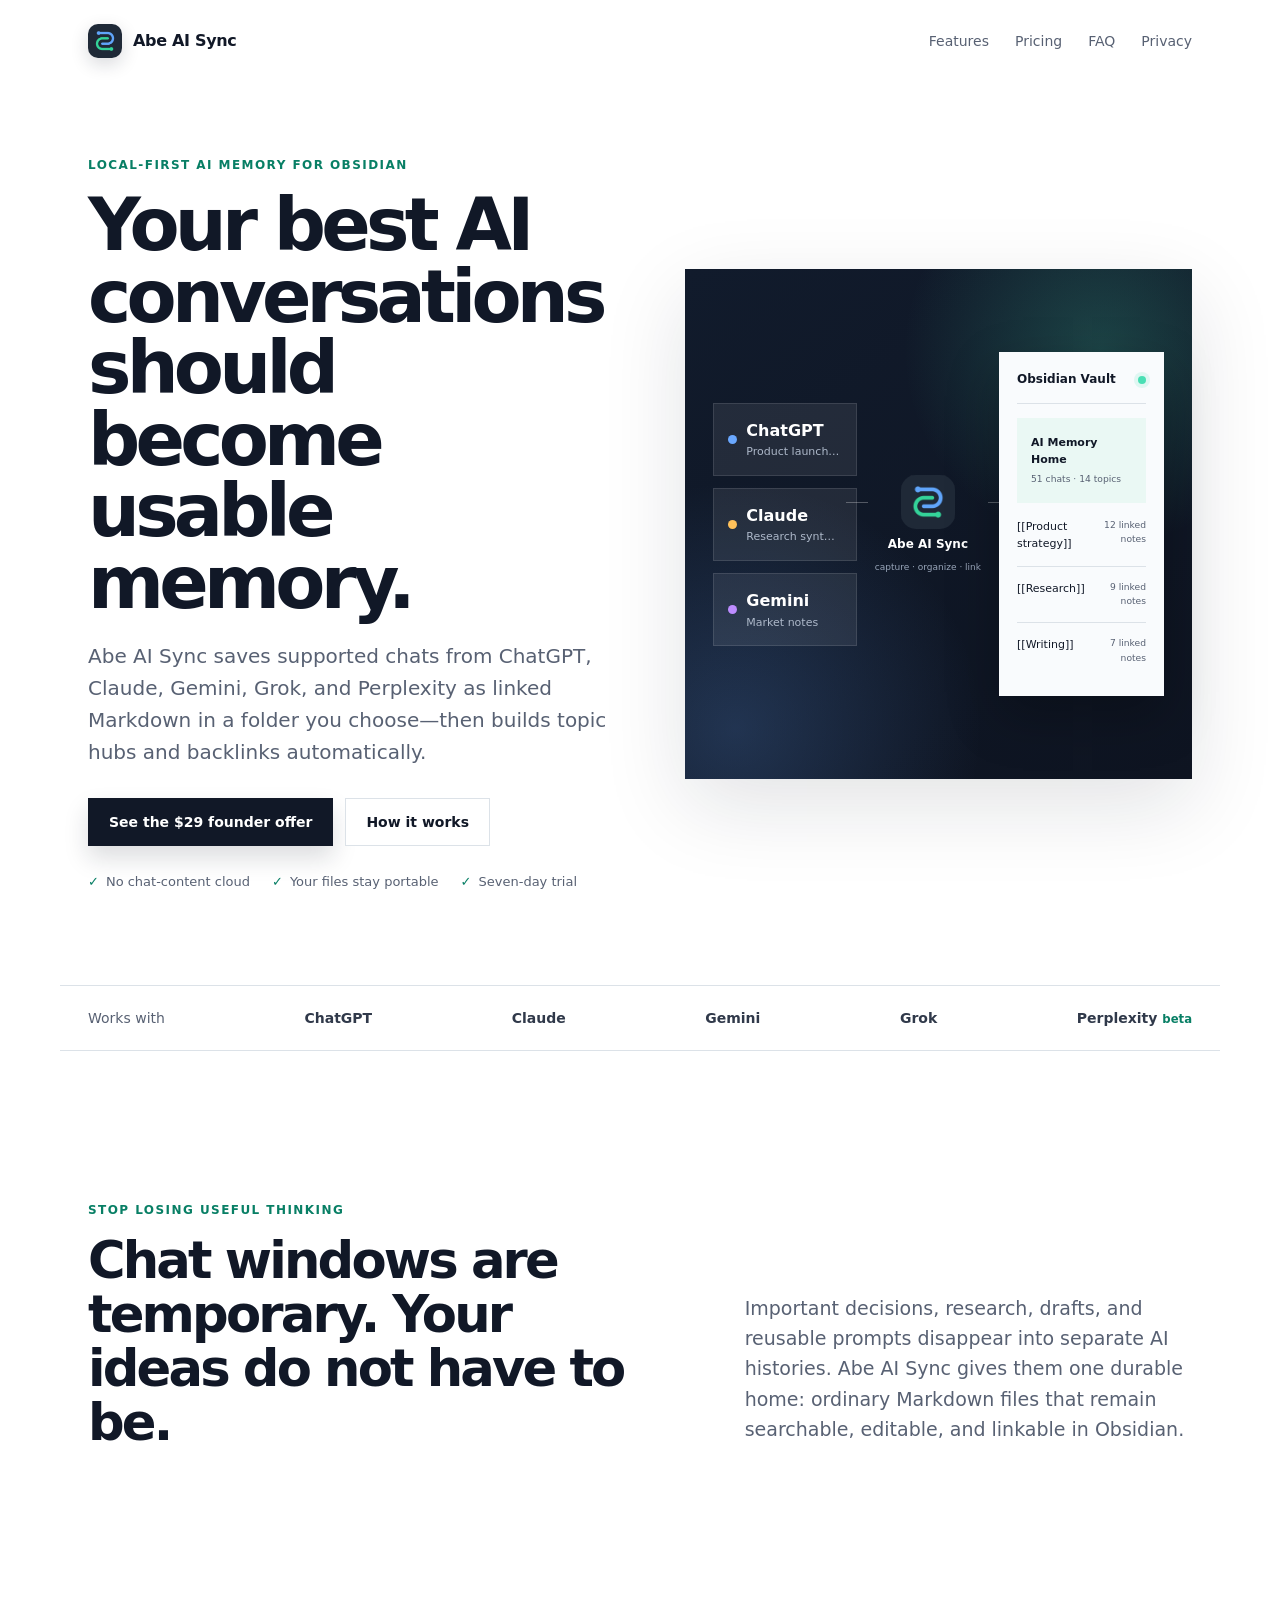
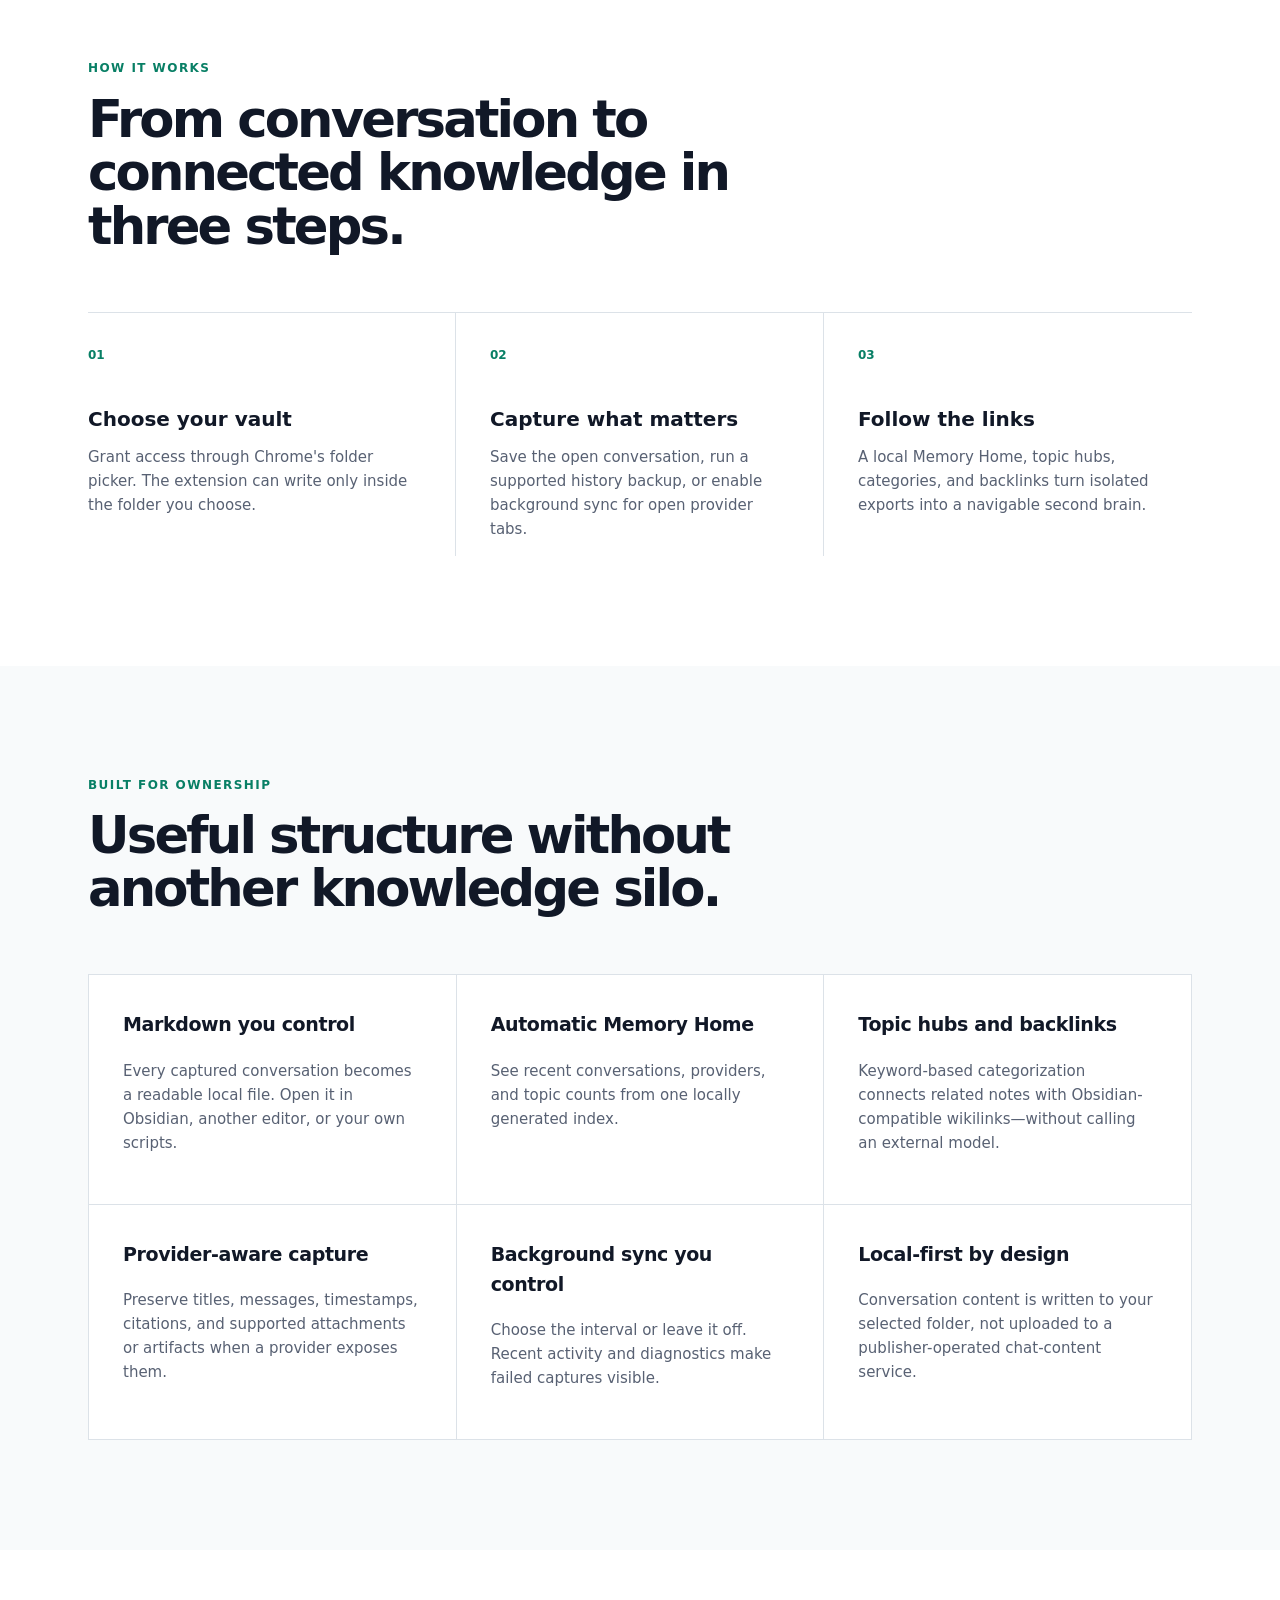
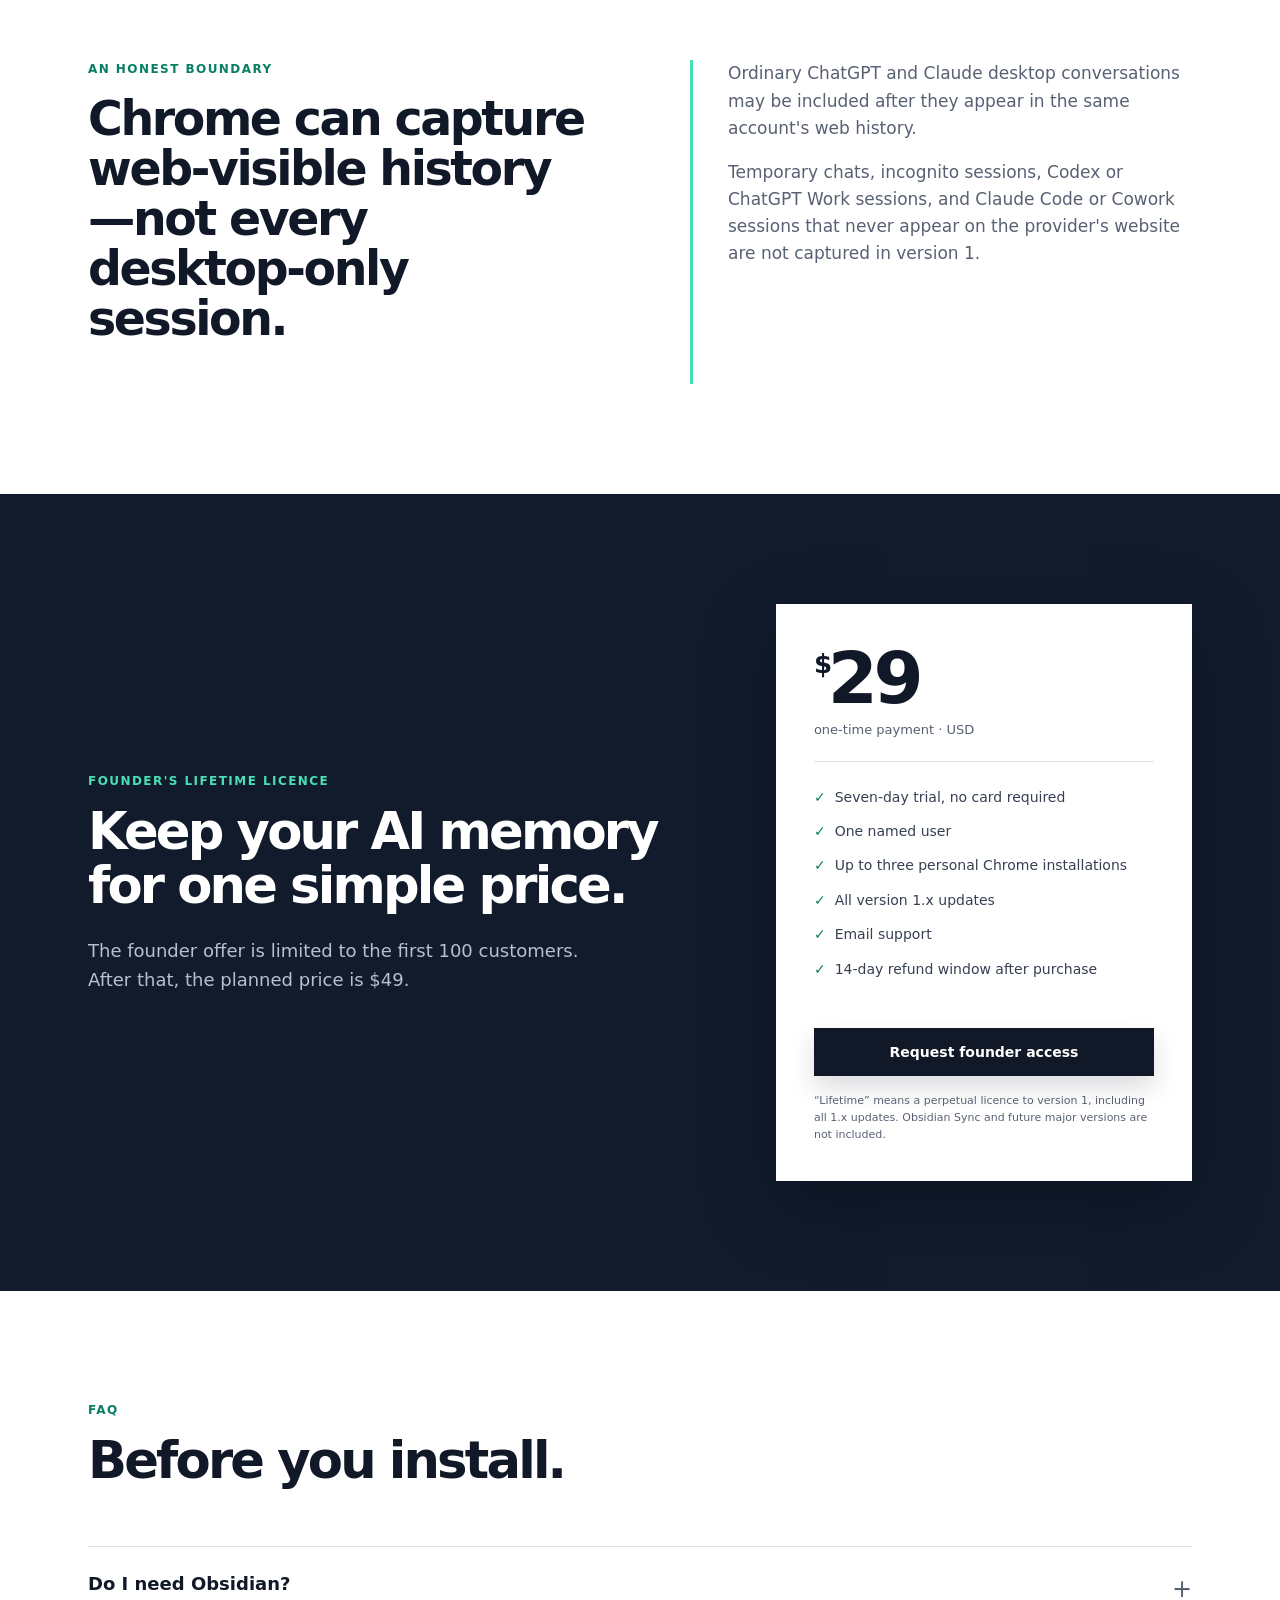
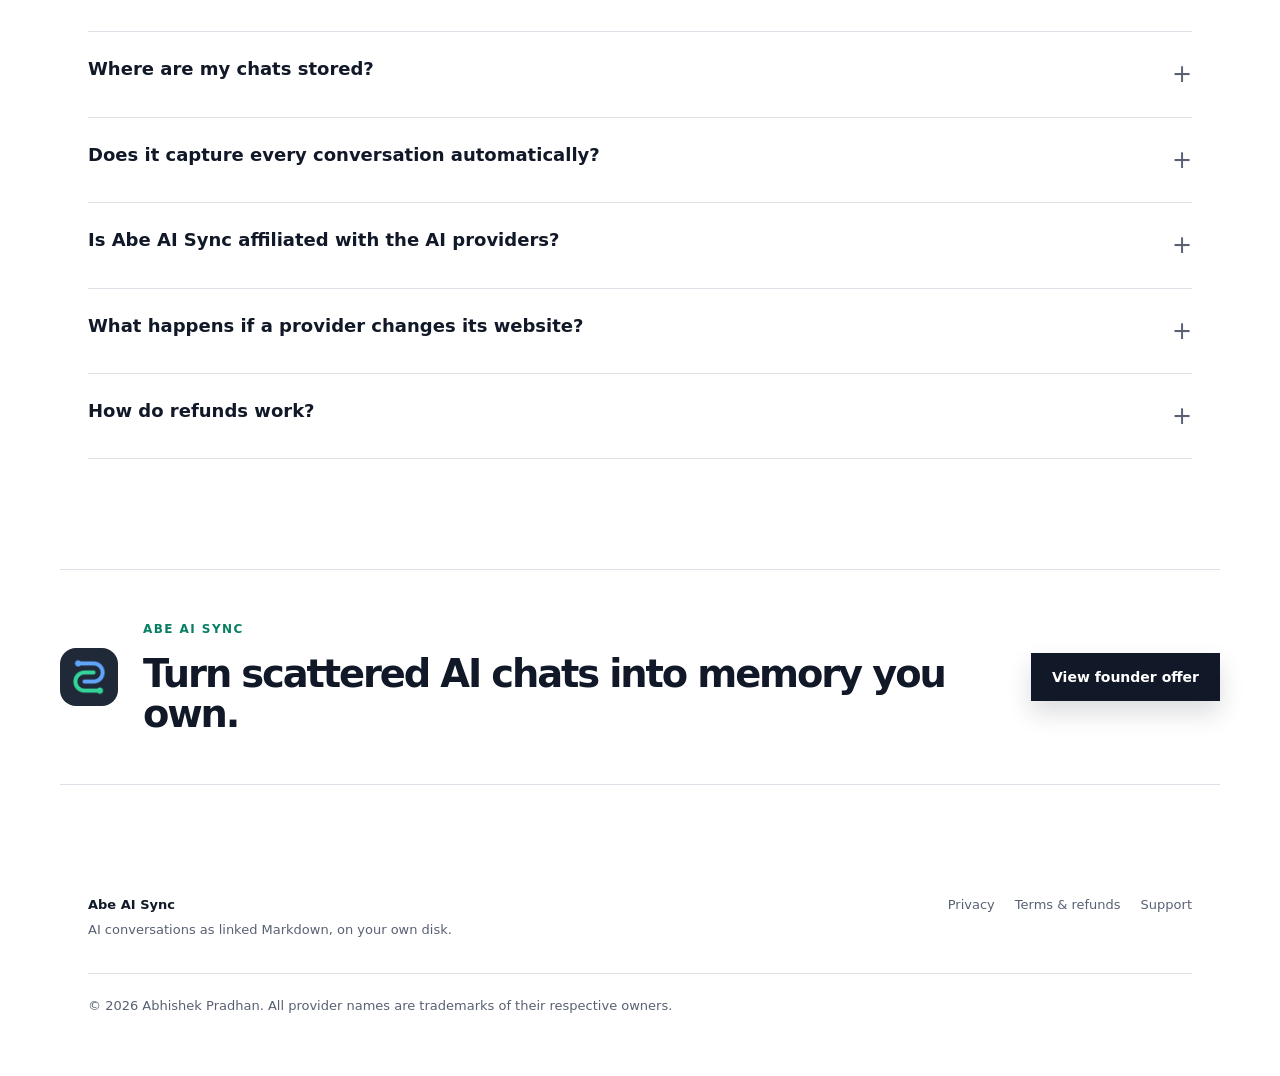
==== product/index.html @ c06805ff "Launch Abe AI Sync storefront" ====
<!doctype html>
<html lang="en">
<head>
  <meta charset="utf-8">
  <meta name="viewport" content="width=device-width, initial-scale=1">
  <title>Abe AI Sync — Turn AI chats into an Obsidian second brain</title>
  <meta name="description" content="Save supported ChatGPT, Claude, Gemini, Grok, and Perplexity conversations as linked Markdown in your own Obsidian vault.">
  <meta name="theme-color" content="#111827">
  <meta property="og:type" content="website">
  <meta property="og:title" content="Abe AI Sync — Your AI chats, organized in Obsidian">
  <meta property="og:description" content="Local-first capture, topic hubs, and backlinks for the AI conversations you want to keep.">
  <meta property="og:url" content="https://abhishekpradhan0007.github.io/ai-chat-sync/product/">
  <link rel="icon" href="../assets/icon-128.png">
  <link rel="stylesheet" href="styles.css">
</head>
<body>
  <header class="site-header">
    <a class="brand" href="./" aria-label="Abe AI Sync home">
      <img src="../assets/icon-128.png" alt="" width="34" height="34">
      <span>Abe AI Sync</span>
    </a>
    <nav aria-label="Primary navigation">
      <a href="#features">Features</a>
      <a href="#pricing">Pricing</a>
      <a href="#faq">FAQ</a>
      <a href="../">Privacy</a>
    </nav>
  </header>

  <main>
    <section class="hero">
      <div class="hero-copy">
        <p class="eyebrow">Local-first AI memory for Obsidian</p>
        <h1>Your best AI conversations should become usable memory.</h1>
        <p class="hero-lede">Abe AI Sync saves supported chats from ChatGPT, Claude, Gemini, Grok, and Perplexity as linked Markdown in a folder you choose—then builds topic hubs and backlinks automatically.</p>
        <div class="hero-actions">
          <a class="button primary" href="#pricing">See the $29 founder offer</a>
          <a class="button secondary" href="#how-it-works">How it works</a>
        </div>
        <ul class="trust-list" aria-label="Product highlights">
          <li>No chat-content cloud</li>
          <li>Your files stay portable</li>
          <li>Seven-day trial</li>
        </ul>
      </div>

      <div class="product-visual" aria-label="Abe AI Sync turns AI chats into linked notes in an Obsidian vault">
        <div class="source-column">
          <div class="source-card"><span class="source-dot blue"></span><strong>ChatGPT</strong><small>Product launch plan</small></div>
          <div class="source-card"><span class="source-dot amber"></span><strong>Claude</strong><small>Research synthesis</small></div>
          <div class="source-card"><span class="source-dot violet"></span><strong>Gemini</strong><small>Market notes</small></div>
        </div>
        <div class="sync-node">
          <img src="../assets/icon-128.png" alt="" width="54" height="54">
          <strong>Abe AI Sync</strong>
          <small>capture · organize · link</small>
        </div>
        <div class="vault-card">
          <div class="vault-head"><span>Obsidian Vault</span><span class="live-dot"></span></div>
          <div class="note featured"><strong>AI Memory Home</strong><small>51 chats · 14 topics</small></div>
          <div class="note"><span>[[Product strategy]]</span><small>12 linked notes</small></div>
          <div class="note"><span>[[Research]]</span><small>9 linked notes</small></div>
          <div class="note"><span>[[Writing]]</span><small>7 linked notes</small></div>
        </div>
      </div>
    </section>

    <section class="proof-strip" aria-label="Supported providers">
      <span>Works with</span>
      <strong>ChatGPT</strong>
      <strong>Claude</strong>
      <strong>Gemini</strong>
      <strong>Grok</strong>
      <strong>Perplexity <small>beta</small></strong>
    </section>

    <section class="problem-section">
      <div>
        <p class="eyebrow">Stop losing useful thinking</p>
        <h2>Chat windows are temporary. Your ideas do not have to be.</h2>
      </div>
      <p>Important decisions, research, drafts, and reusable prompts disappear into separate AI histories. Abe AI Sync gives them one durable home: ordinary Markdown files that remain searchable, editable, and linkable in Obsidian.</p>
    </section>

    <section id="how-it-works" class="section">
      <div class="section-heading">
        <p class="eyebrow">How it works</p>
        <h2>From conversation to connected knowledge in three steps.</h2>
      </div>
      <ol class="steps">
        <li><span>01</span><h3>Choose your vault</h3><p>Grant access through Chrome's folder picker. The extension can write only inside the folder you choose.</p></li>
        <li><span>02</span><h3>Capture what matters</h3><p>Save the open conversation, run a supported history backup, or enable background sync for open provider tabs.</p></li>
        <li><span>03</span><h3>Follow the links</h3><p>A local Memory Home, topic hubs, categories, and backlinks turn isolated exports into a navigable second brain.</p></li>
      </ol>
    </section>

    <section id="features" class="section feature-section">
      <div class="section-heading">
        <p class="eyebrow">Built for ownership</p>
        <h2>Useful structure without another knowledge silo.</h2>
      </div>
      <div class="feature-grid">
        <article><h3>Markdown you control</h3><p>Every captured conversation becomes a readable local file. Open it in Obsidian, another editor, or your own scripts.</p></article>
        <article><h3>Automatic Memory Home</h3><p>See recent conversations, providers, and topic counts from one locally generated index.</p></article>
        <article><h3>Topic hubs and backlinks</h3><p>Keyword-based categorization connects related notes with Obsidian-compatible wikilinks—without calling an external model.</p></article>
        <article><h3>Provider-aware capture</h3><p>Preserve titles, messages, timestamps, citations, and supported attachments or artifacts when a provider exposes them.</p></article>
        <article><h3>Background sync you control</h3><p>Choose the interval or leave it off. Recent activity and diagnostics make failed captures visible.</p></article>
        <article><h3>Local-first by design</h3><p>Conversation content is written to your selected folder, not uploaded to a publisher-operated chat-content service.</p></article>
      </div>
    </section>

    <section class="limits-section">
      <div>
        <p class="eyebrow">An honest boundary</p>
        <h2>Chrome can capture web-visible history—not every desktop-only session.</h2>
      </div>
      <div class="limits-copy">
        <p>Ordinary ChatGPT and Claude desktop conversations may be included after they appear in the same account's web history.</p>
        <p>Temporary chats, incognito sessions, Codex or ChatGPT Work sessions, and Claude Code or Cowork sessions that never appear on the provider's website are not captured in version 1.</p>
      </div>
    </section>

    <section id="pricing" class="section pricing-section">
      <div class="pricing-copy">
        <p class="eyebrow">Founder's lifetime licence</p>
        <h2>Keep your AI memory for one simple price.</h2>
        <p>The founder offer is limited to the first 100 customers. After that, the planned price is $49.</p>
      </div>
      <div class="price-card">
        <p class="price"><span>$</span>29</p>
        <p class="price-note">one-time payment · USD</p>
        <ul>
          <li>Seven-day trial, no card required</li>
          <li>One named user</li>
          <li>Up to three personal Chrome installations</li>
          <li>All version 1.x updates</li>
          <li>Email support</li>
          <li>14-day refund window after purchase</li>
        </ul>
        <a class="button primary full" href="mailto:abhishekpradhan0007@gmail.com?subject=Abe%20AI%20Sync%20founder%20access&body=Hi%20Abhishek%2C%20I%27d%20like%20founder%20access%20to%20Abe%20AI%20Sync.">Request founder access</a>
        <p class="fine-print">“Lifetime” means a perpetual licence to version 1, including all 1.x updates. Obsidian Sync and future major versions are not included.</p>
      </div>
    </section>

    <section id="faq" class="section faq-section">
      <div class="section-heading">
        <p class="eyebrow">FAQ</p>
        <h2>Before you install.</h2>
      </div>
      <div class="faq-list">
        <details><summary>Do I need Obsidian?</summary><p>No. Abe AI Sync writes ordinary Markdown, so any compatible editor can open the files. Obsidian is recommended for the topic hubs, wikilinks, and backlink experience.</p></details>
        <details><summary>Where are my chats stored?</summary><p>Inside the folder you select through Chrome. Conversation content is not sent to the developer's server. If you place the folder in a separate sync service, that service's own terms apply.</p></details>
        <details><summary>Does it capture every conversation automatically?</summary><p>No. Coverage differs by provider. You can capture an open conversation, run full-history backup where supported, or enable background sync for open tabs. Temporary and desktop-only sessions may not be available.</p></details>
        <details><summary>Is Abe AI Sync affiliated with the AI providers?</summary><p>No. Abe AI Sync is an independent product and is not endorsed by OpenAI, Anthropic, Google, xAI, or Perplexity.</p></details>
        <details><summary>What happens if a provider changes its website?</summary><p>Provider changes can temporarily affect capture. Version 1.x compatibility fixes are included, but no third-party integration can be guaranteed forever.</p></details>
        <details><summary>How do refunds work?</summary><p>Contact support within 14 days of purchase. Approved refunds are processed through the payment provider and deactivate the associated licence.</p></details>
      </div>
    </section>

    <section class="closing">
      <img src="../assets/icon-128.png" alt="" width="58" height="58">
      <div><p class="eyebrow">Abe AI Sync</p><h2>Turn scattered AI chats into memory you own.</h2></div>
      <a class="button primary" href="#pricing">View founder offer</a>
    </section>
  </main>

  <footer class="site-footer">
    <div><strong>Abe AI Sync</strong><p>AI conversations as linked Markdown, on your own disk.</p></div>
    <div class="footer-links"><a href="../">Privacy</a><a href="../terms/">Terms &amp; refunds</a><a href="mailto:abhishekpradhan0007@gmail.com">Support</a></div>
    <p class="copyright">© 2026 Abhishek Pradhan. All provider names are trademarks of their respective owners.</p>
  </footer>
</body>
</html>
---- product/styles.css ----
:root{
  --ink:#111827;--muted:#586173;--line:#dce2e8;--paper:#f8fafb;--white:#fff;
  --navy:#111b2c;--navy-2:#1d2a3d;--blue:#6aa8ff;--mint:#49dfb4;--mint-dark:#087f65;
  --shadow:0 26px 80px rgba(17,24,39,.12);--max:1160px
}
*{box-sizing:border-box}
html{scroll-behavior:smooth}
body{margin:0;background:var(--white);color:var(--ink);font:16px/1.6 -apple-system,BlinkMacSystemFont,"Segoe UI",Inter,system-ui,sans-serif;-webkit-font-smoothing:antialiased}
a{color:inherit}
.site-header{max-width:var(--max);margin:0 auto;padding:24px 28px;display:flex;align-items:center;justify-content:space-between}
.brand{display:flex;align-items:center;gap:11px;text-decoration:none;font-weight:760;letter-spacing:-.02em}
.brand img{border-radius:10px;box-shadow:0 6px 18px rgba(17,27,44,.16)}
nav{display:flex;gap:26px;font-size:14px;color:var(--muted)}
nav a{text-decoration:none}nav a:hover{color:var(--ink)}
main{overflow:hidden}
.hero{max-width:var(--max);margin:0 auto;padding:74px 28px 92px;display:grid;grid-template-columns:1.02fr .98fr;gap:70px;align-items:center}
.eyebrow{margin:0 0 14px;color:var(--mint-dark);font-size:12px;font-weight:800;letter-spacing:.12em;text-transform:uppercase}
h1,h2,h3,p{margin-top:0}
h1{max-width:700px;margin-bottom:22px;font-size:clamp(3.1rem,5.7vw,5.6rem);line-height:.98;letter-spacing:-.065em;font-weight:780}
.hero-lede{max-width:660px;margin-bottom:30px;color:var(--muted);font-size:20px;line-height:1.6}
.hero-actions{display:flex;gap:12px;flex-wrap:wrap}
.button{display:inline-flex;align-items:center;justify-content:center;min-height:48px;padding:0 20px;border:1px solid transparent;text-decoration:none;font-size:14px;font-weight:720;transition:transform .18s ease,box-shadow .18s ease,background .18s ease}
.button:hover{transform:translateY(-2px)}
.button.primary{background:var(--ink);color:white;box-shadow:0 12px 24px rgba(17,24,39,.15)}
.button.primary:hover{background:#263044}
.button.secondary{border-color:var(--line);background:white;color:var(--ink)}
.button.full{width:100%}
.trust-list{display:flex;gap:22px;flex-wrap:wrap;padding:0;margin:26px 0 0;list-style:none;color:var(--muted);font-size:13px}
.trust-list li::before{content:"✓";color:var(--mint-dark);font-weight:900;margin-right:7px}
.product-visual{position:relative;min-height:510px;padding:46px 28px;background:linear-gradient(145deg,var(--navy),#0e1421);color:white;box-shadow:var(--shadow);display:grid;grid-template-columns:1fr auto 1.15fr;gap:18px;align-items:center}
.product-visual::before{content:"";position:absolute;inset:0;background:radial-gradient(circle at 82% 16%,rgba(73,223,180,.22),transparent 33%),radial-gradient(circle at 10% 90%,rgba(106,168,255,.2),transparent 38%);pointer-events:none}
.source-column,.sync-node,.vault-card{position:relative;z-index:1}
.source-column{display:grid;gap:12px}
.source-card{padding:14px;background:rgba(255,255,255,.08);border:1px solid rgba(255,255,255,.11);display:grid;grid-template-columns:auto 1fr;column-gap:9px;align-items:center}
.source-card small{grid-column:2;color:#aeb9ca;font-size:11px;white-space:nowrap;overflow:hidden;text-overflow:ellipsis}
.source-dot{width:9px;height:9px;border-radius:50%;grid-row:1/3}.blue{background:var(--blue)}.amber{background:#ffc15a}.violet{background:#bd8cff}
.sync-node{display:flex;flex-direction:column;align-items:center;text-align:center;gap:6px}
.sync-node::before,.sync-node::after{content:"";position:absolute;top:27px;width:22px;height:1px;background:rgba(255,255,255,.28)}
.sync-node::before{right:100%;margin-right:7px}.sync-node::after{left:100%;margin-left:7px}
.sync-node img{border-radius:15px}.sync-node strong{font-size:12px}.sync-node small{color:#99a6ba;font-size:9px;white-space:nowrap}
.vault-card{padding:18px;background:#f9fbfd;color:var(--ink);box-shadow:0 20px 48px rgba(0,0,0,.25)}
.vault-head{display:flex;justify-content:space-between;align-items:center;padding-bottom:13px;border-bottom:1px solid var(--line);font-size:12px;font-weight:750}
.live-dot{width:8px;height:8px;background:var(--mint);border-radius:50%;box-shadow:0 0 0 4px rgba(73,223,180,.15)}
.note{display:flex;justify-content:space-between;gap:10px;padding:13px 0;border-bottom:1px solid var(--line);font-size:11px}.note:last-child{border:0}.note small{color:var(--muted);text-align:right}.note.featured{display:block;padding:16px 14px;margin:14px 0 2px;border:0;background:#eaf8f4}.note.featured small{display:block;text-align:left;margin-top:3px}
.proof-strip{max-width:var(--max);margin:0 auto 80px;padding:21px 28px;border-top:1px solid var(--line);border-bottom:1px solid var(--line);display:flex;gap:32px;align-items:center;justify-content:space-between;color:#30394a;font-size:14px}.proof-strip>span{color:var(--muted)}.proof-strip small{color:var(--mint-dark);font-weight:700}
.problem-section{max-width:var(--max);margin:0 auto;padding:70px 28px 100px;display:grid;grid-template-columns:1.1fr .9fr;gap:110px;align-items:end}.problem-section h2,.section-heading h2,.pricing-copy h2,.closing h2{font-size:clamp(2.3rem,4vw,4.3rem);line-height:1.05;letter-spacing:-.055em;margin-bottom:0}.problem-section>p{color:var(--muted);font-size:19px;margin-bottom:5px}
.section{padding:110px max(28px,calc((100vw - var(--max))/2 + 28px))}.section-heading{max-width:720px;margin-bottom:58px}
.steps{list-style:none;padding:0;margin:0;display:grid;grid-template-columns:repeat(3,1fr);border-top:1px solid var(--line)}
.steps li{padding:28px 34px 0 0;border-right:1px solid var(--line);min-height:230px}.steps li+li{padding-left:34px}.steps li:last-child{border:0}.steps span{color:var(--mint-dark);font-size:12px;font-weight:800}.steps h3{margin:36px 0 10px;font-size:20px}.steps p,.feature-grid p{color:var(--muted);font-size:15px}
.feature-section{background:var(--paper)}
.feature-grid{display:grid;grid-template-columns:repeat(3,1fr);gap:1px;background:var(--line);border:1px solid var(--line)}
.feature-grid article{background:white;padding:34px;min-height:225px}.feature-grid h3{font-size:19px;letter-spacing:-.02em}
.limits-section{max-width:var(--max);margin:0 auto;padding:110px 28px;display:grid;grid-template-columns:1fr 1fr;gap:100px}.limits-section h2{font-size:clamp(2.2rem,3.7vw,3.9rem);line-height:1.06;letter-spacing:-.05em}.limits-copy{padding-left:35px;border-left:3px solid var(--mint)}.limits-copy p{color:var(--muted);font-size:17px}
.pricing-section{background:var(--navy);color:white;display:grid;grid-template-columns:1fr .72fr;gap:110px;align-items:center}.pricing-copy{max-width:600px}.pricing-copy .eyebrow{color:var(--mint)}.pricing-copy>p:last-child{max-width:520px;color:#b5c0d0;font-size:18px;margin-top:24px}
.price-card{background:white;color:var(--ink);padding:38px;box-shadow:0 24px 70px rgba(0,0,0,.25)}.price{font-size:72px;line-height:1;font-weight:790;letter-spacing:-.06em;margin-bottom:6px}.price span{font-size:26px;vertical-align:top;line-height:1.7}.price-note{color:var(--muted);font-size:13px}.price-card ul{padding:18px 0 22px;margin:20px 0;border-top:1px solid var(--line);list-style:none}.price-card li{padding:6px 0;color:#364052;font-size:14px}.price-card li::before{content:"✓";color:var(--mint-dark);font-weight:900;margin-right:9px}.fine-print{margin:16px 0 0;color:var(--muted);font-size:11px;line-height:1.55}
.faq-section{max-width:var(--max);margin:0 auto;padding-left:28px;padding-right:28px}.faq-list{border-top:1px solid var(--line)}details{border-bottom:1px solid var(--line);padding:23px 0}summary{cursor:pointer;font-size:18px;font-weight:720;list-style:none;display:flex;justify-content:space-between;gap:20px}summary::after{content:"+";font-size:24px;font-weight:400;color:var(--muted)}details[open] summary::after{content:"−"}details p{max-width:800px;margin:14px 0 2px;color:var(--muted)}
.closing{max-width:var(--max);margin:0 auto 110px;padding:50px 0;border-top:1px solid var(--line);border-bottom:1px solid var(--line);display:grid;grid-template-columns:auto 1fr auto;gap:25px;align-items:center}.closing img{border-radius:16px}.closing h2{font-size:clamp(1.8rem,3vw,3rem)}
.site-footer{max-width:var(--max);margin:0 auto;padding:0 28px 55px;display:grid;grid-template-columns:1fr auto;gap:24px;color:var(--muted);font-size:13px}.site-footer strong{color:var(--ink)}.site-footer p{margin:4px 0}.footer-links{display:flex;gap:20px}.footer-links a{text-decoration:none}.copyright{grid-column:1/-1;padding-top:22px;border-top:1px solid var(--line)}
@media(max-width:900px){.hero,.problem-section,.limits-section,.pricing-section{grid-template-columns:1fr;gap:55px}.hero{padding-top:45px}.hero-copy{max-width:720px}.product-visual{min-height:460px}.proof-strip{overflow-x:auto;justify-content:flex-start;white-space:nowrap}.steps,.feature-grid{grid-template-columns:1fr}.steps li,.steps li+li{min-height:auto;padding:28px 0;border-right:0;border-bottom:1px solid var(--line)}.steps h3{margin-top:16px}.feature-grid article{min-height:auto}.closing{margin-left:28px;margin-right:28px}.pricing-section{gap:55px}.price-card{max-width:560px}}
@media(max-width:620px){.site-header{padding:18px 20px}.site-header nav a:not(:last-child){display:none}.hero{padding:42px 20px 70px}.hero h1{font-size:3.15rem}.hero-lede{font-size:17px}.product-visual{min-height:auto;padding:22px 16px;grid-template-columns:1fr}.sync-node{padding:10px 0}.sync-node::before,.sync-node::after{display:none}.source-column{grid-template-columns:1fr}.source-card:nth-child(n+3){display:none}.proof-strip,.problem-section,.section,.limits-section{padding-left:20px;padding-right:20px}.problem-section{padding-top:40px}.feature-grid article{padding:27px}.price-card{padding:28px 22px}.closing{margin:0 20px 80px;padding:35px 0;grid-template-columns:auto 1fr}.closing .button{grid-column:1/-1}.site-footer{grid-template-columns:1fr;padding:0 20px 45px}.footer-links{flex-wrap:wrap}}
@media(prefers-reduced-motion:reduce){html{scroll-behavior:auto}.button{transition:none}}
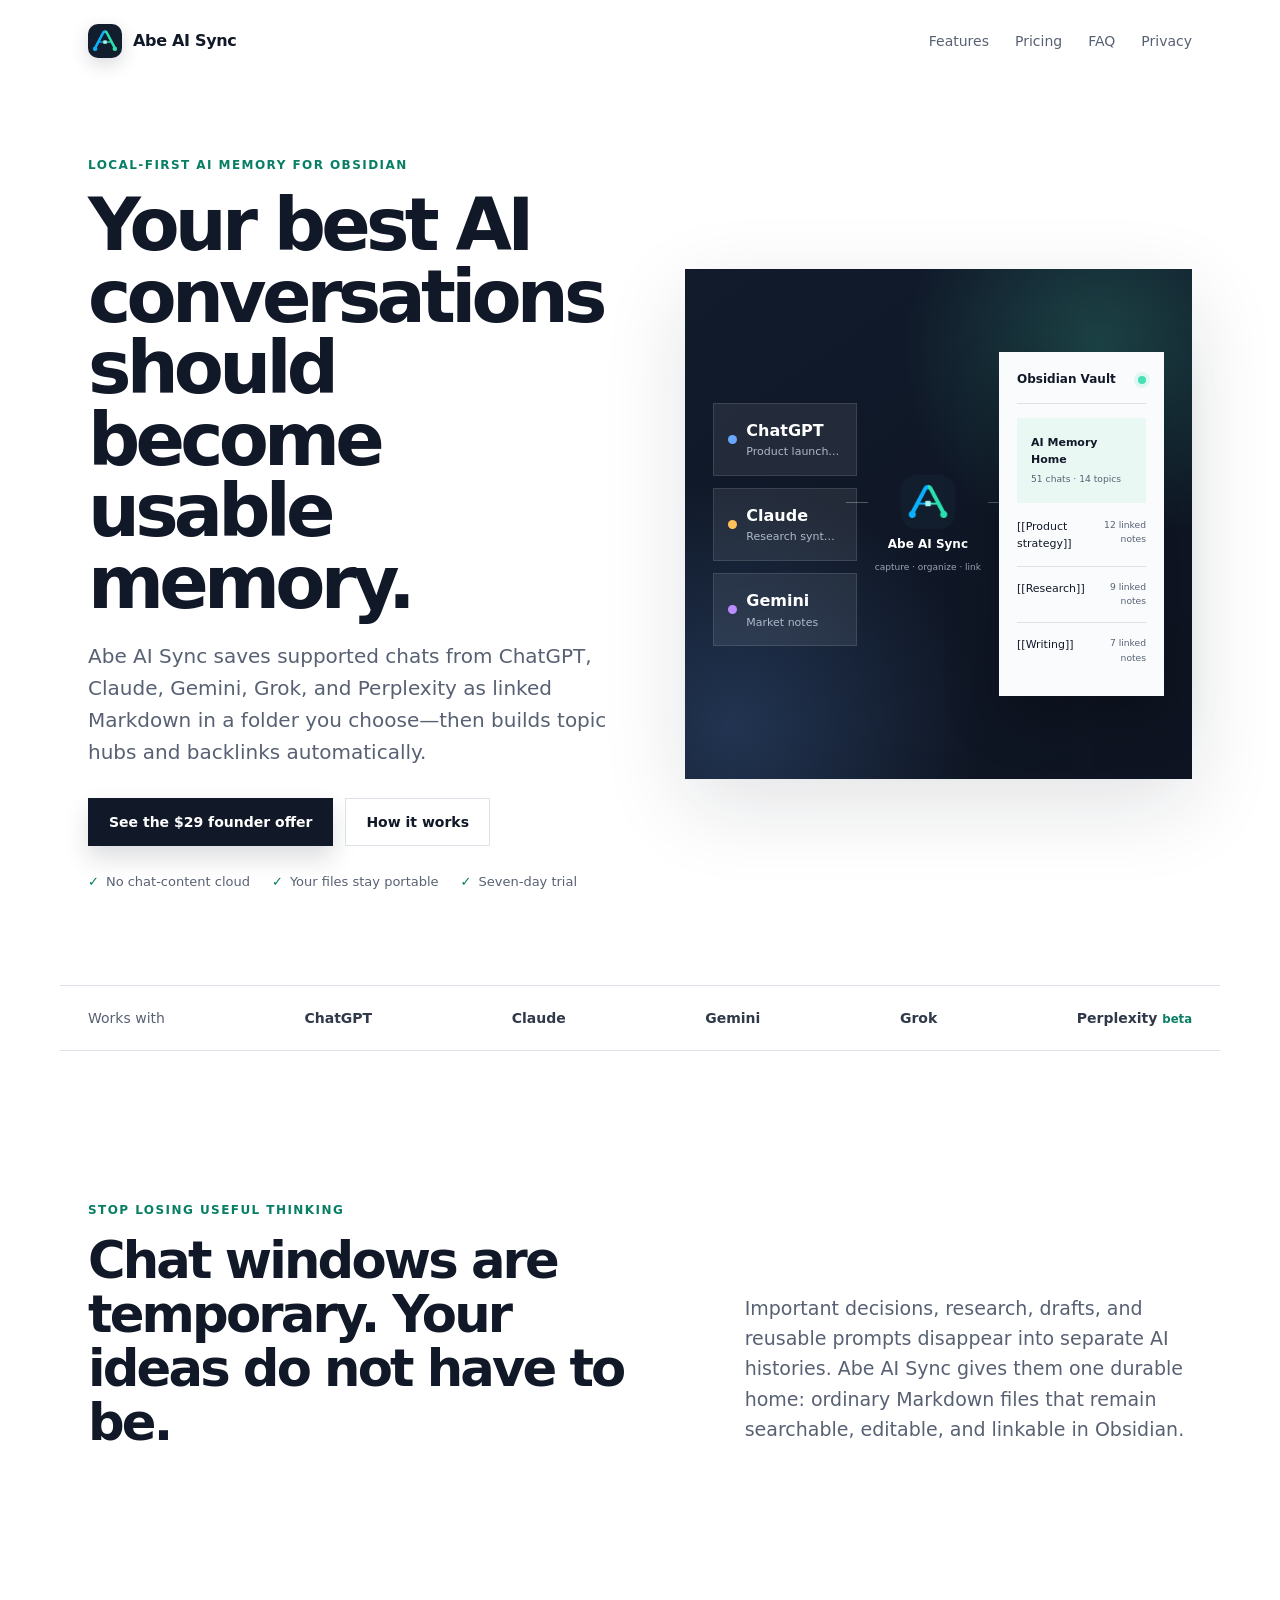
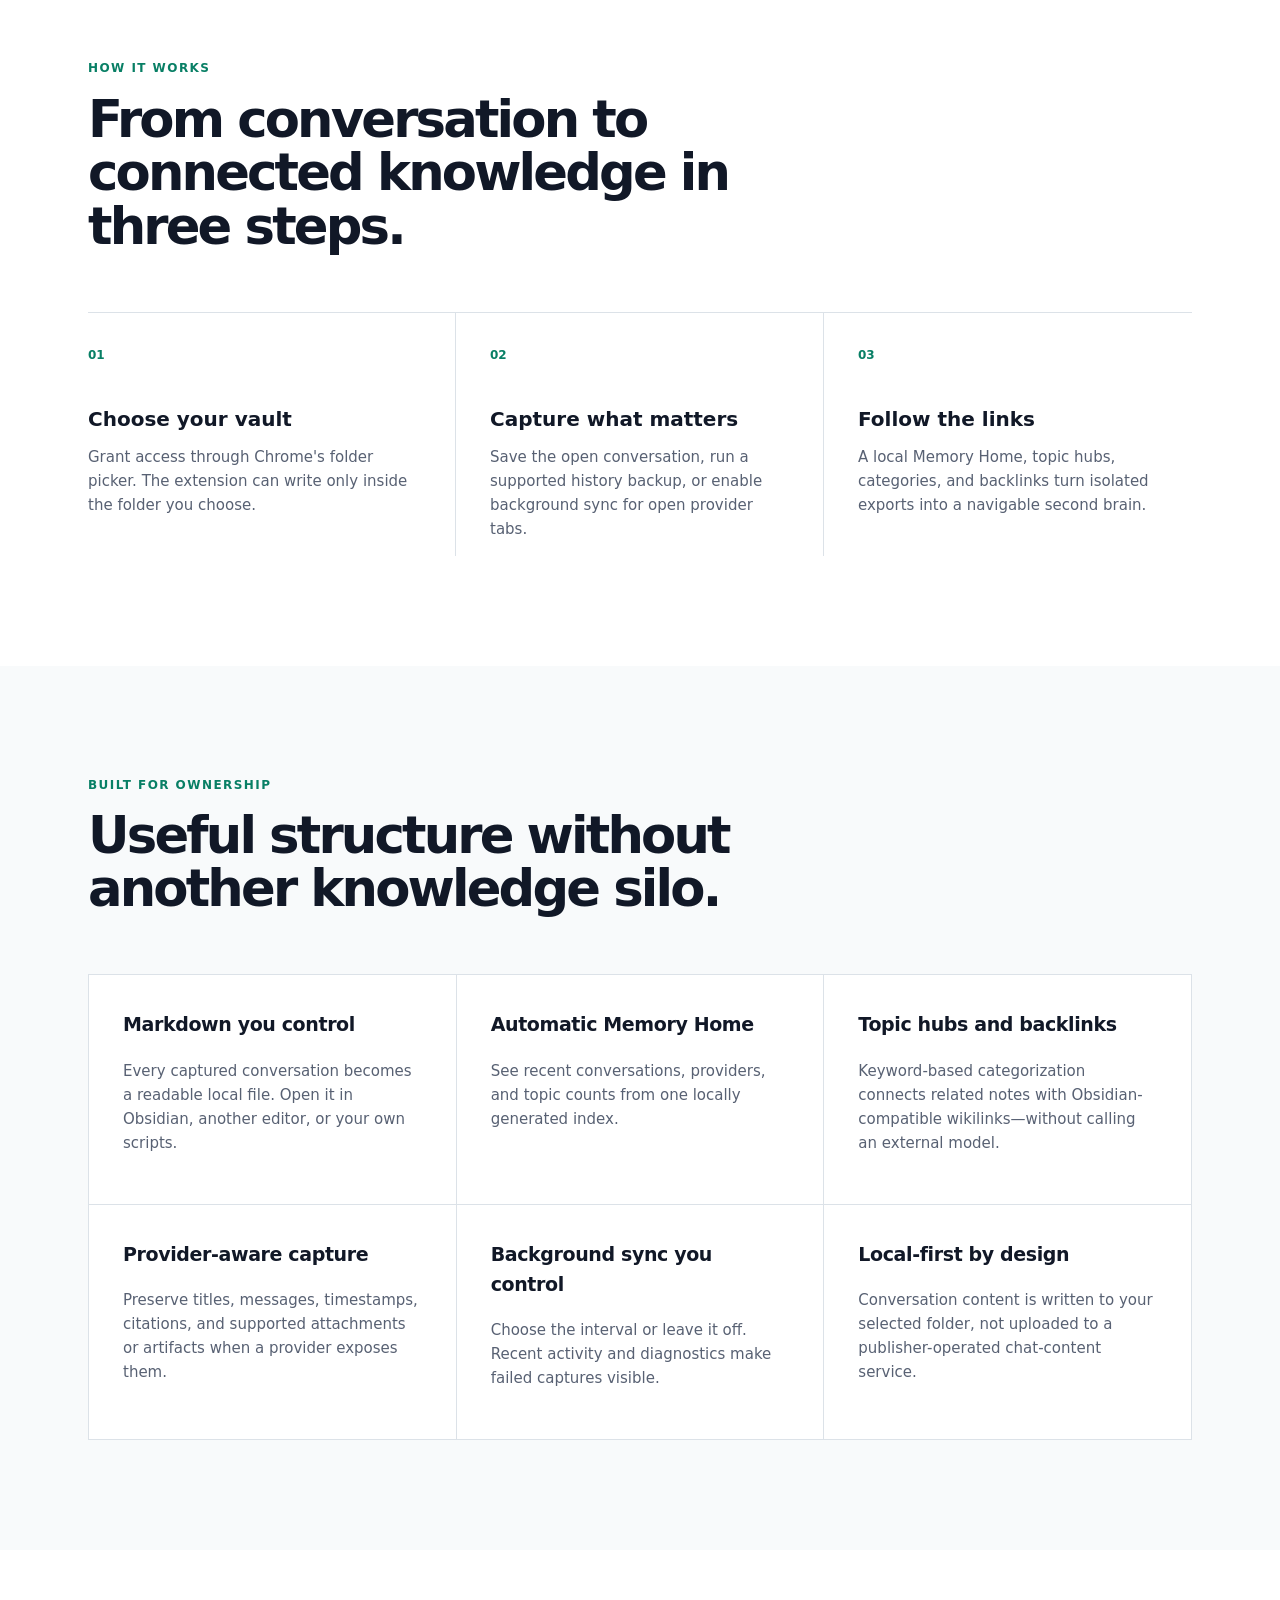
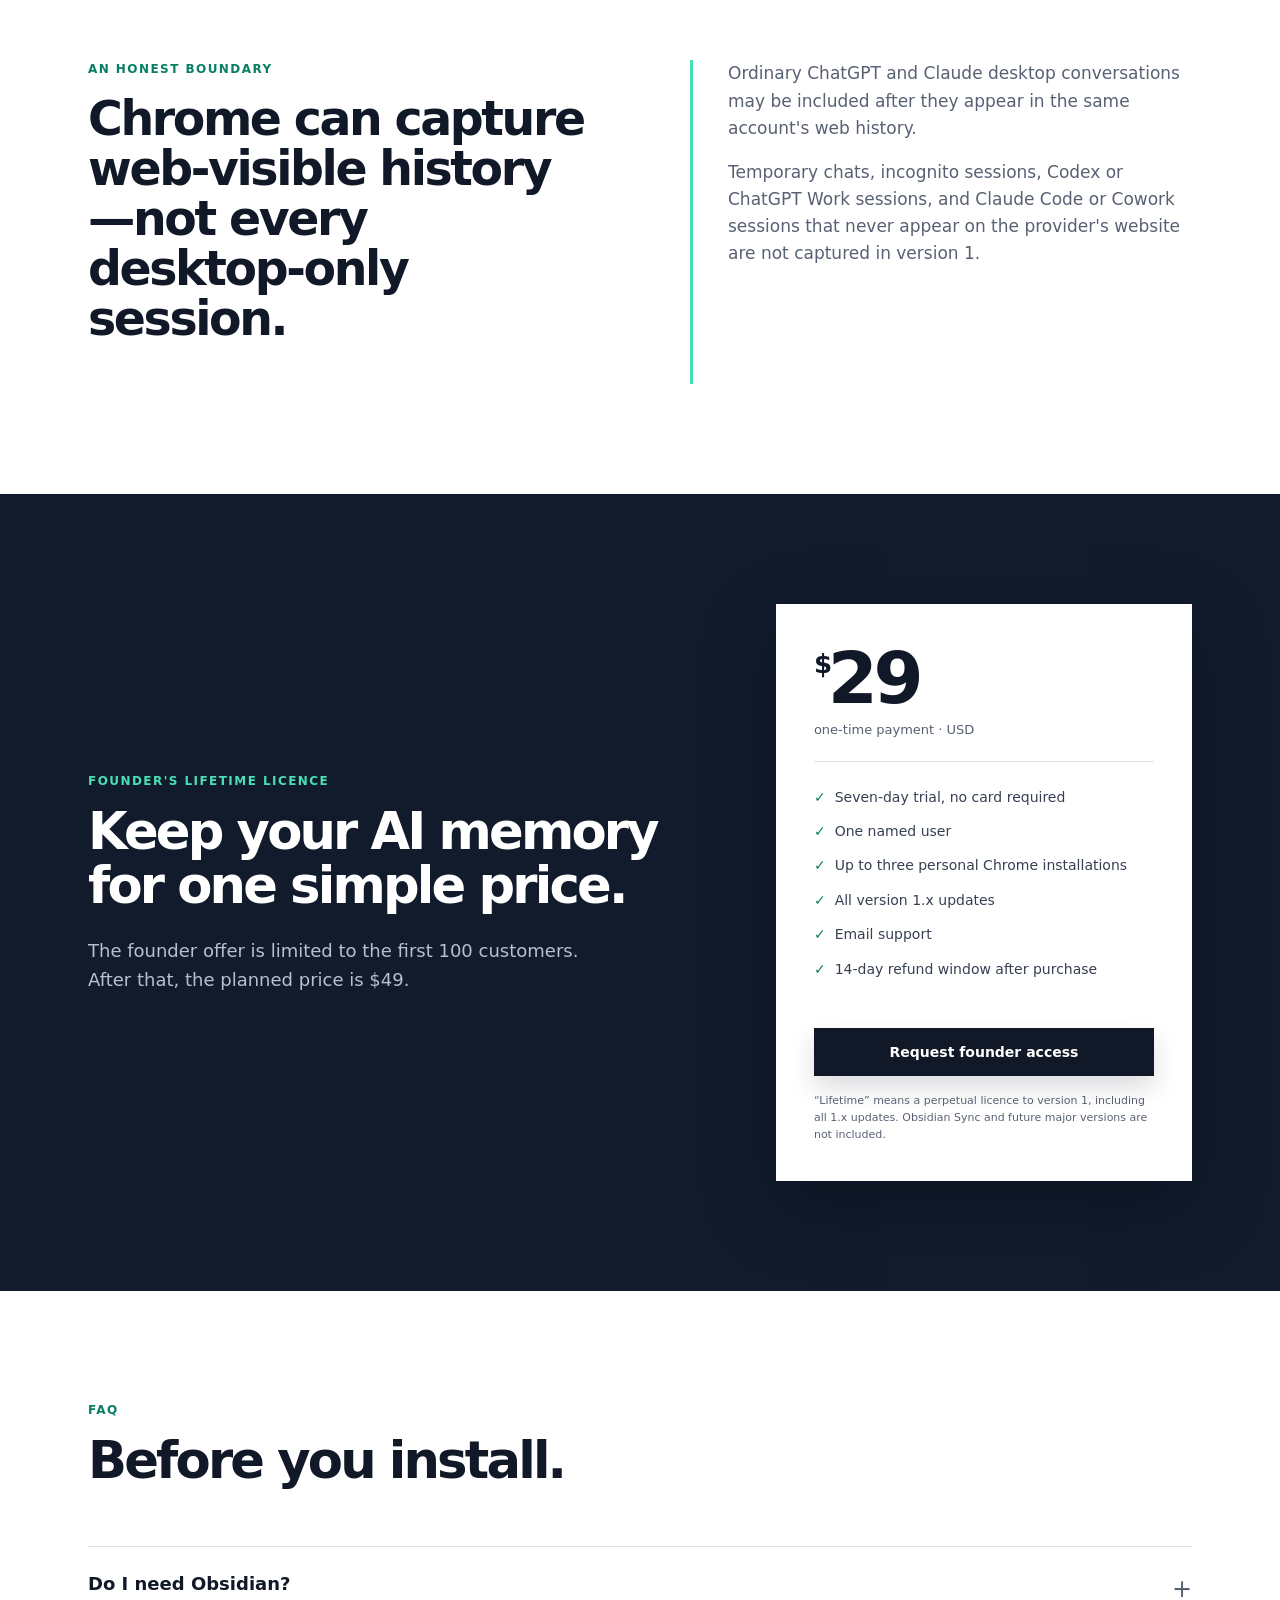
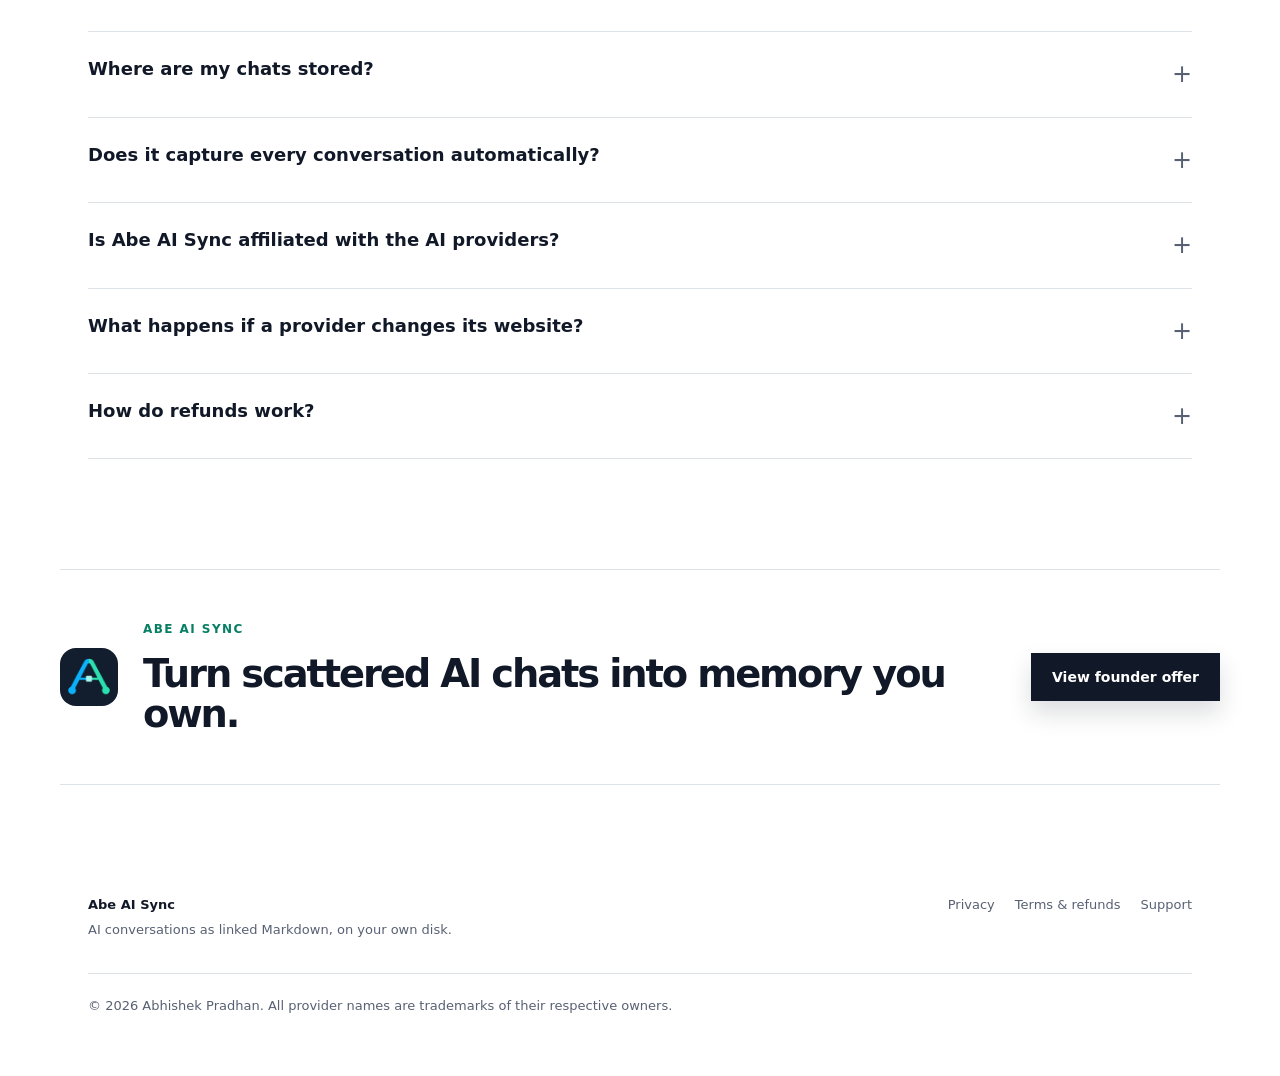
==== commit 686e3ae0: "Add Abe AI Sync brand assets" ====
--- a/product/index.html
+++ b/product/index.html
@@ -10,6 +10,10 @@
   <meta property="og:title" content="Abe AI Sync — Your AI chats, organized in Obsidian">
   <meta property="og:description" content="Local-first capture, topic hubs, and backlinks for the AI conversations you want to keep.">
   <meta property="og:url" content="https://abhishekpradhan0007.github.io/ai-chat-sync/product/">
+  <meta property="og:image" content="https://abhishekpradhan0007.github.io/ai-chat-sync/assets/abe-ai-sync-social.png">
+  <meta property="og:image:width" content="1536">
+  <meta property="og:image:height" content="1024">
+  <meta name="twitter:card" content="summary_large_image">
   <link rel="icon" href="../assets/icon-128.png">
   <link rel="stylesheet" href="styles.css">
 </head>
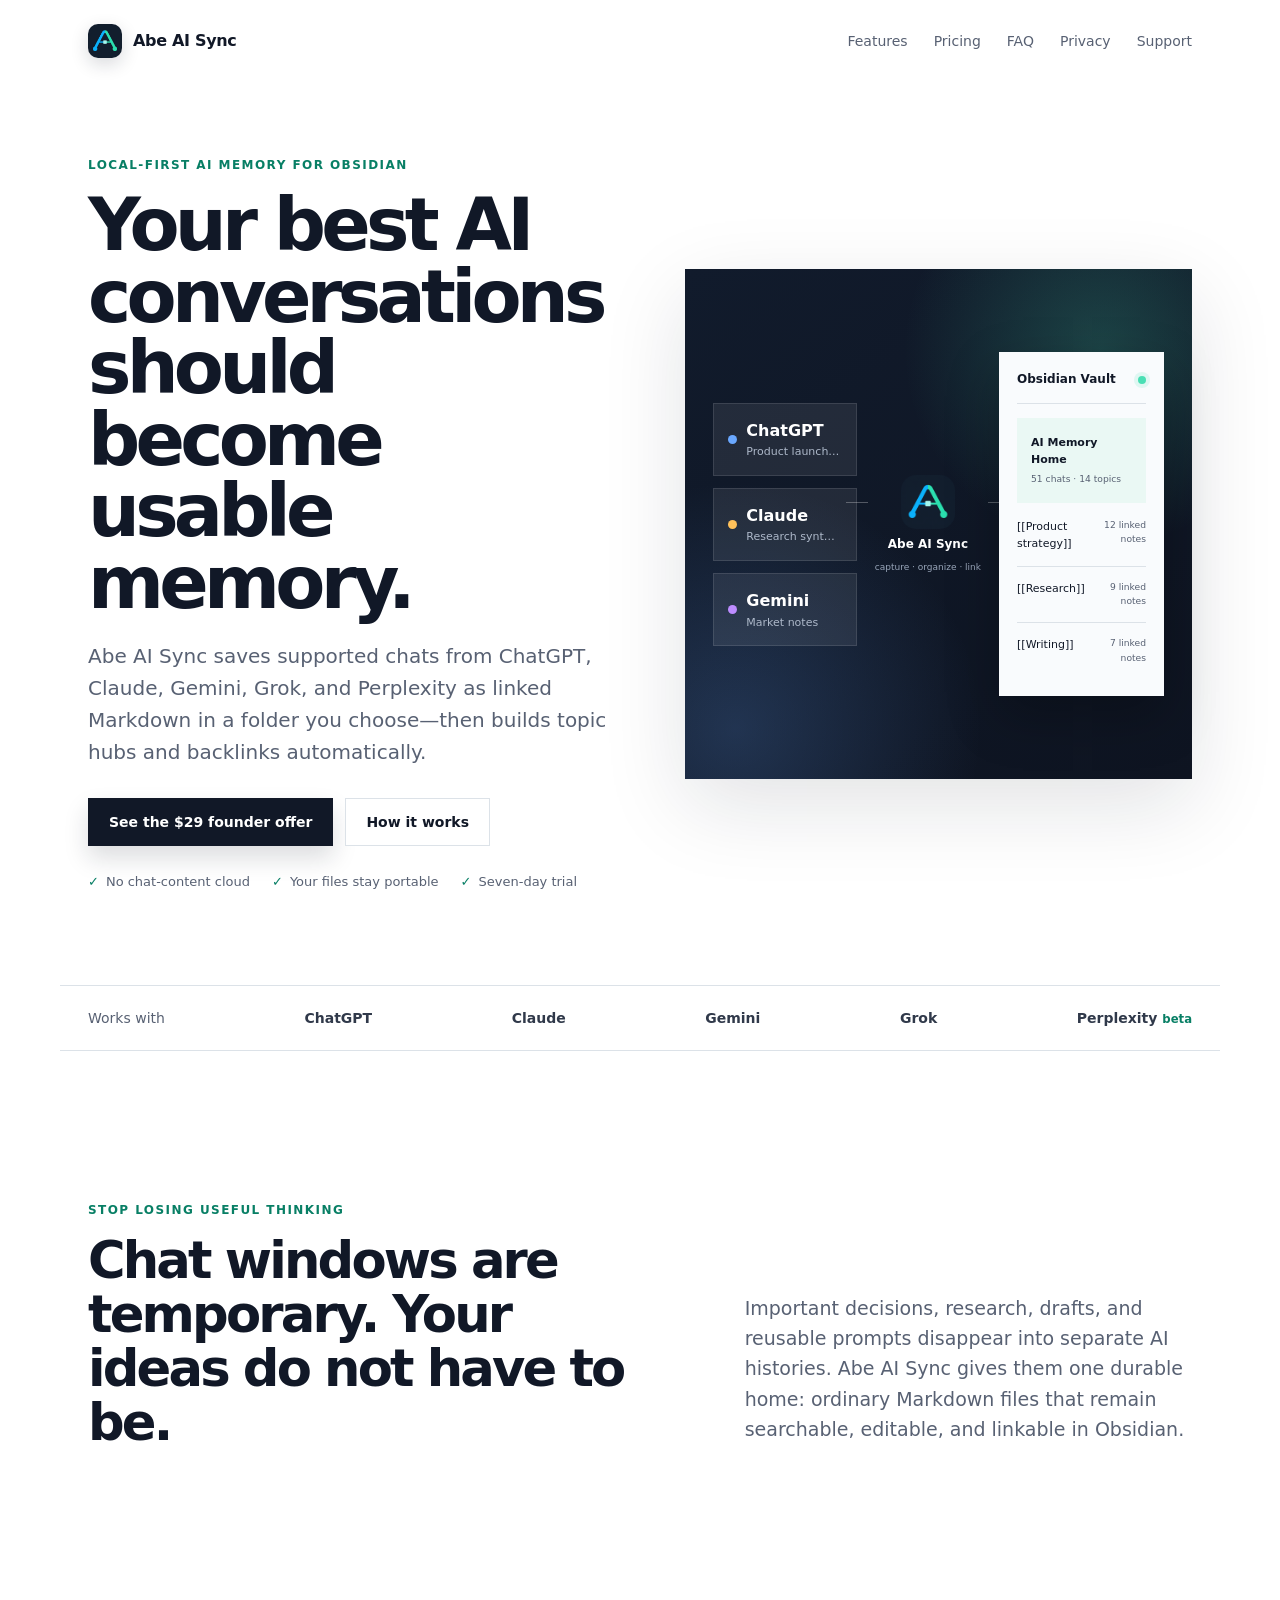
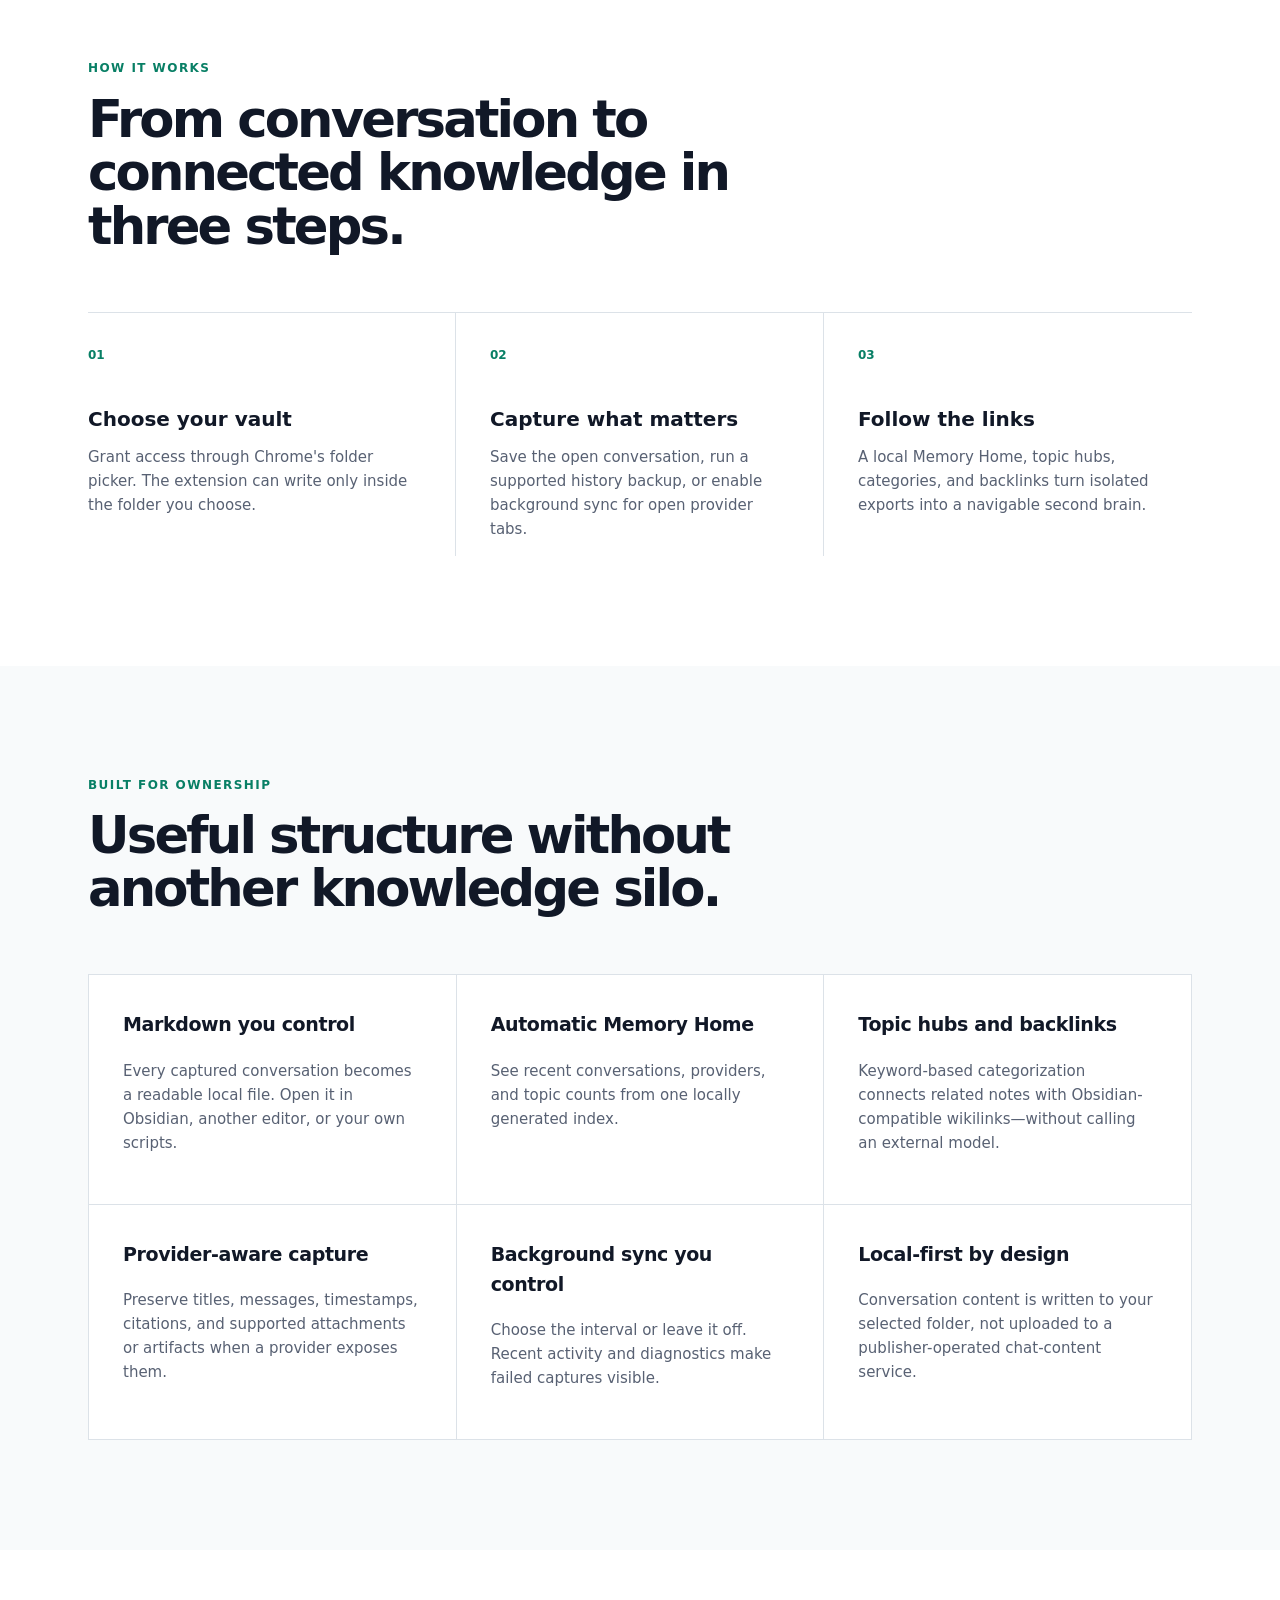
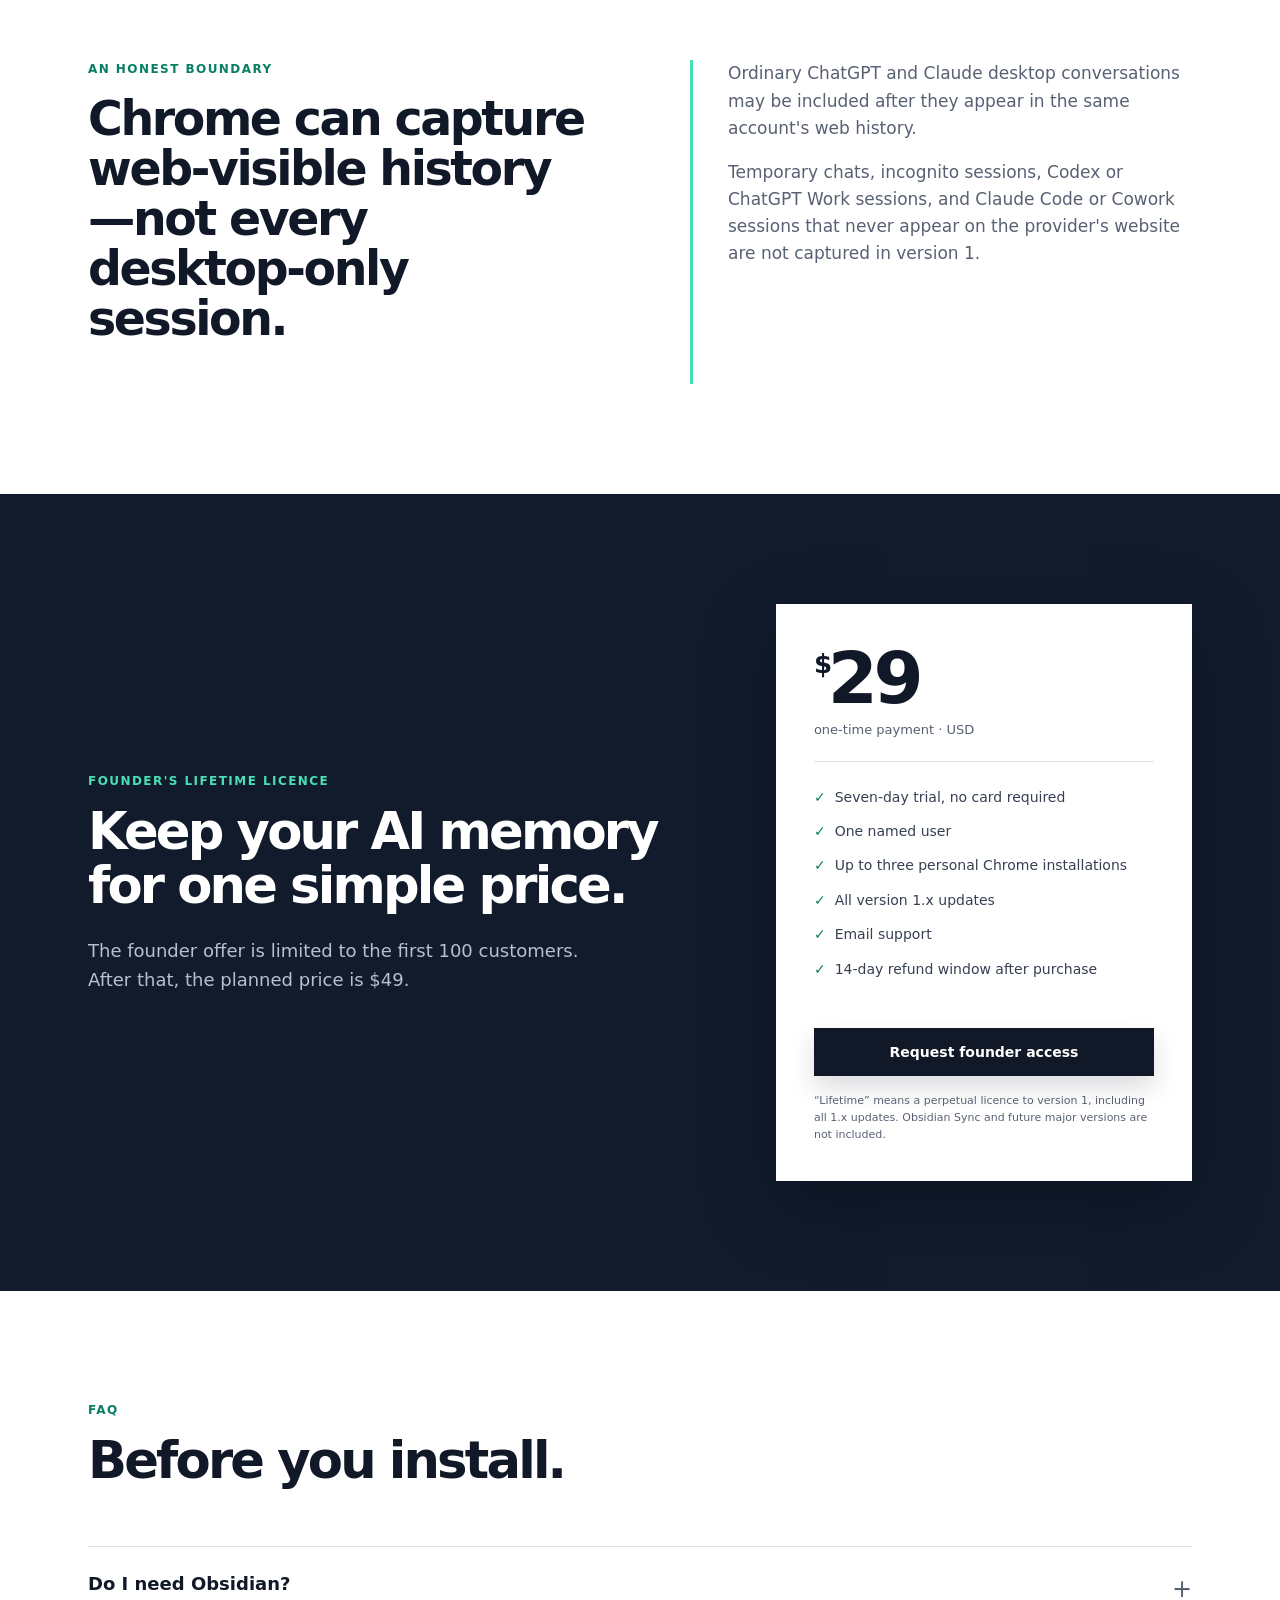
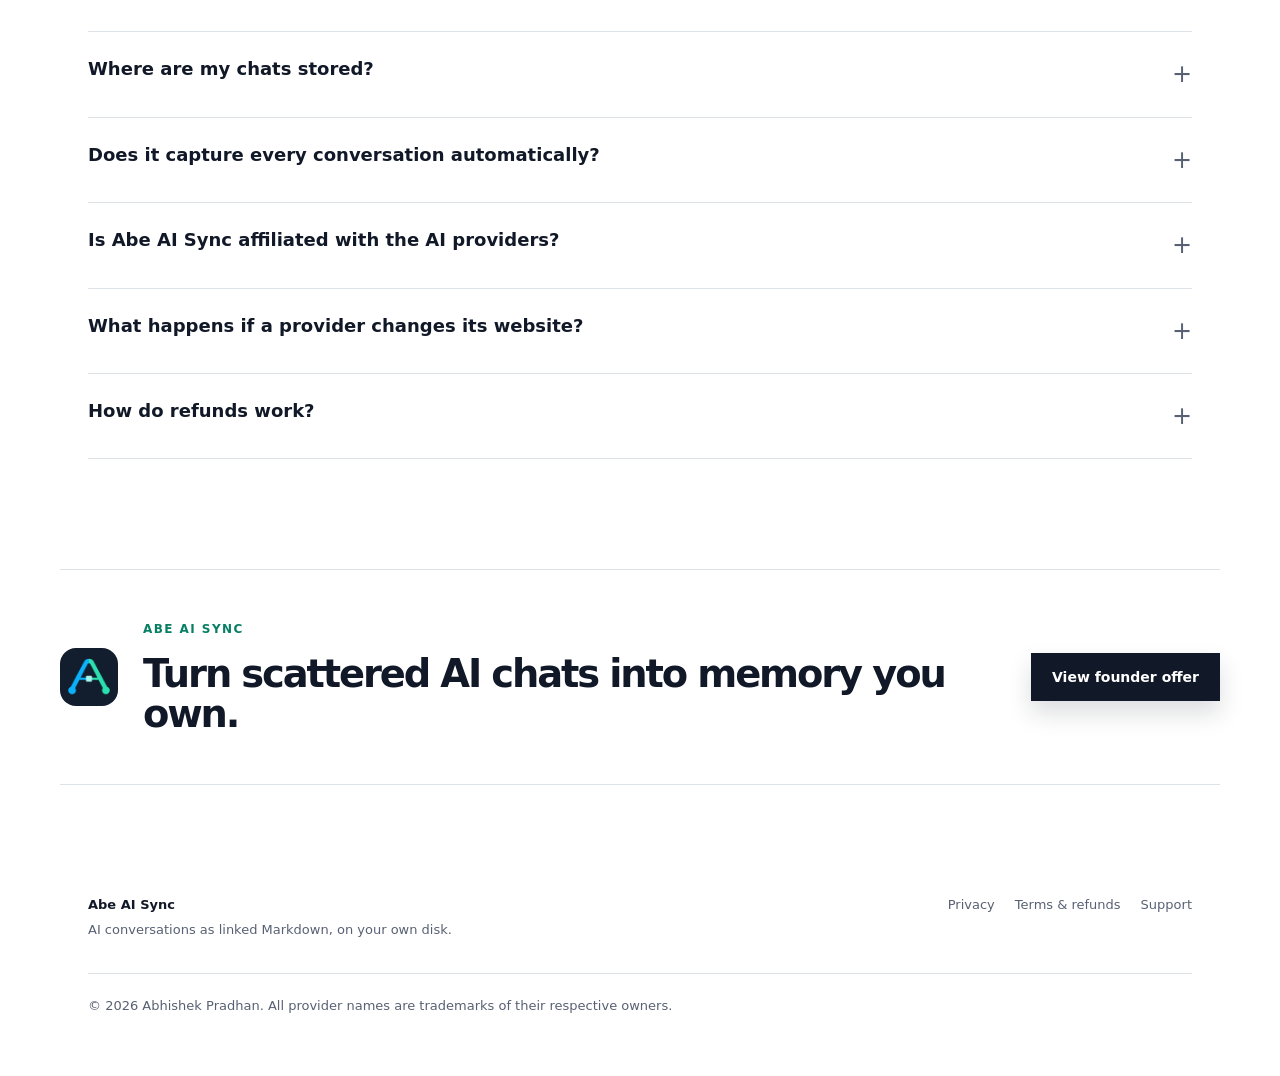
==== commit cfe71b31: "Add Abe AI Sync support page" ====
--- a/product/index.html
+++ b/product/index.html
@@ -28,6 +28,7 @@
       <a href="#pricing">Pricing</a>
       <a href="#faq">FAQ</a>
       <a href="../">Privacy</a>
+      <a href="../support/">Support</a>
     </nav>
   </header>
 
@@ -170,7 +171,7 @@
 
   <footer class="site-footer">
     <div><strong>Abe AI Sync</strong><p>AI conversations as linked Markdown, on your own disk.</p></div>
-    <div class="footer-links"><a href="../">Privacy</a><a href="../terms/">Terms &amp; refunds</a><a href="mailto:abhishekpradhan0007@gmail.com">Support</a></div>
+    <div class="footer-links"><a href="../">Privacy</a><a href="../terms/">Terms &amp; refunds</a><a href="../support/">Support</a></div>
     <p class="copyright">© 2026 Abhishek Pradhan. All provider names are trademarks of their respective owners.</p>
   </footer>
 </body>
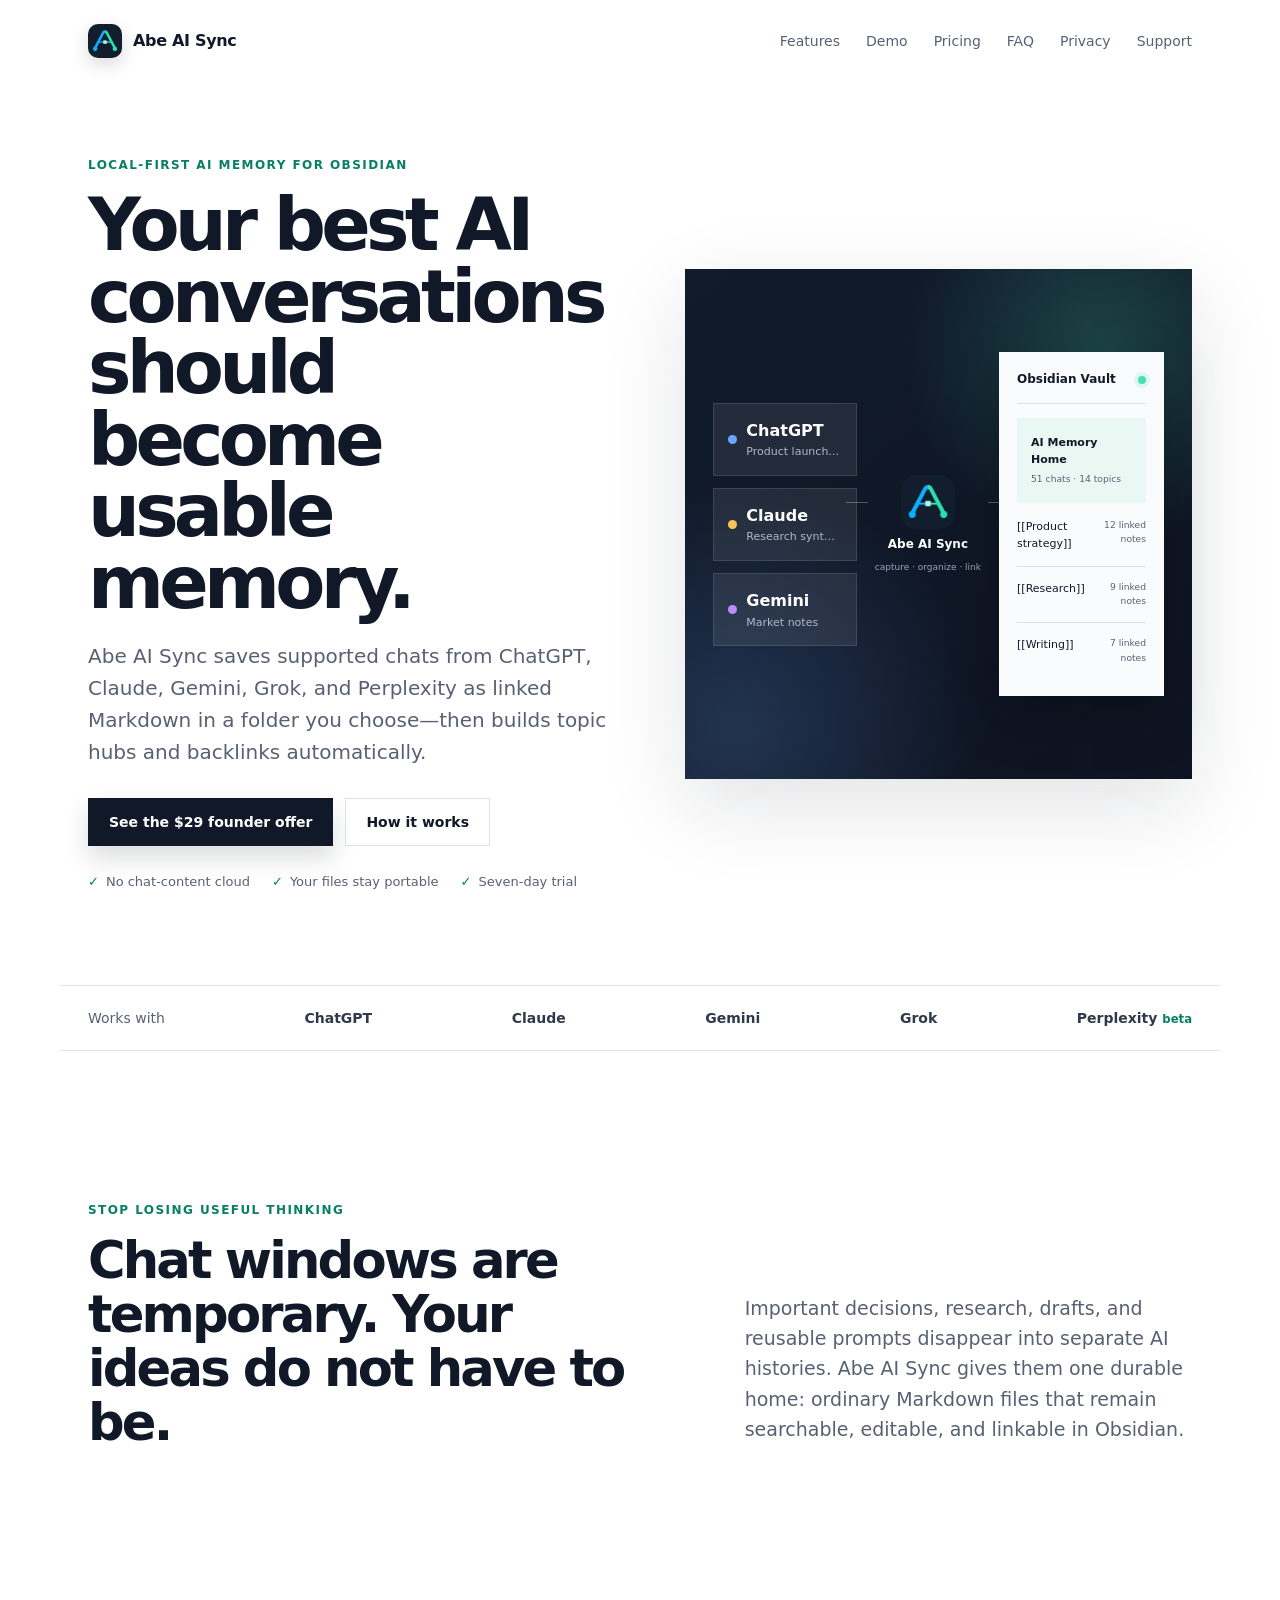
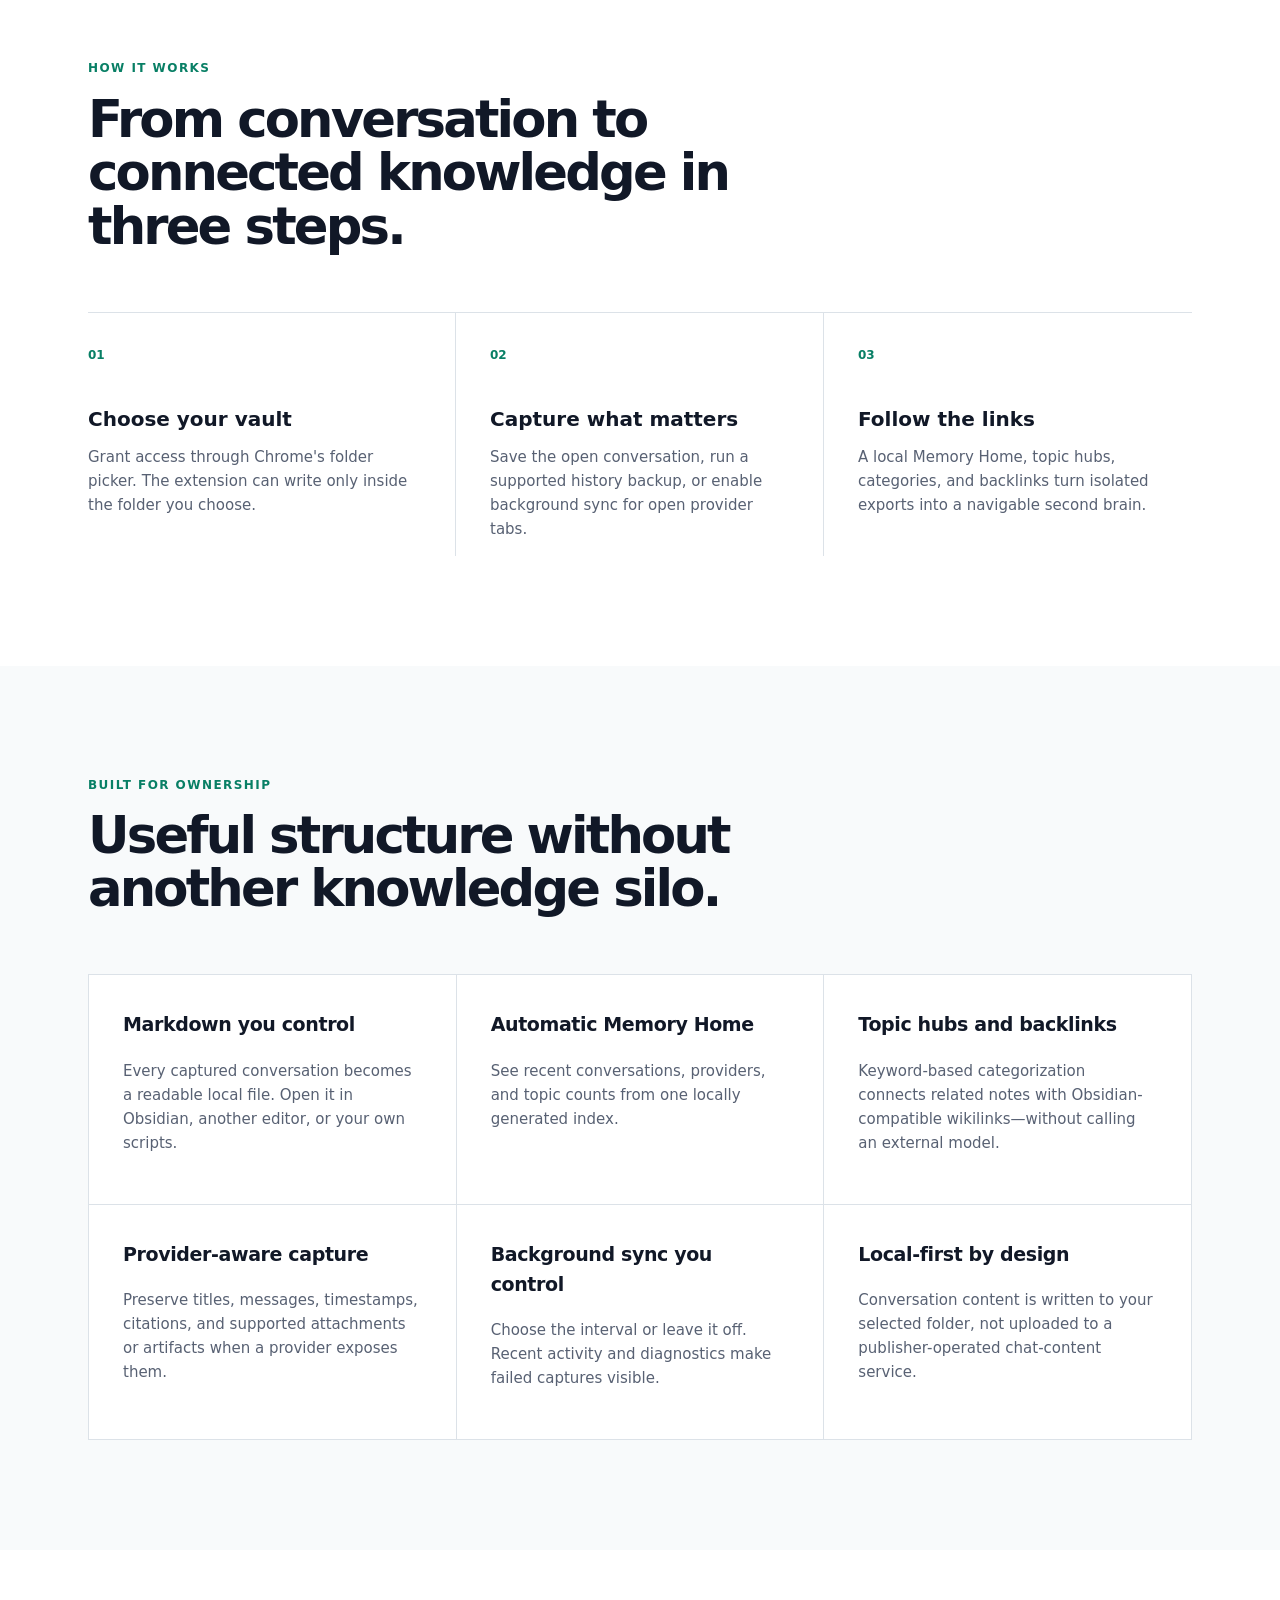
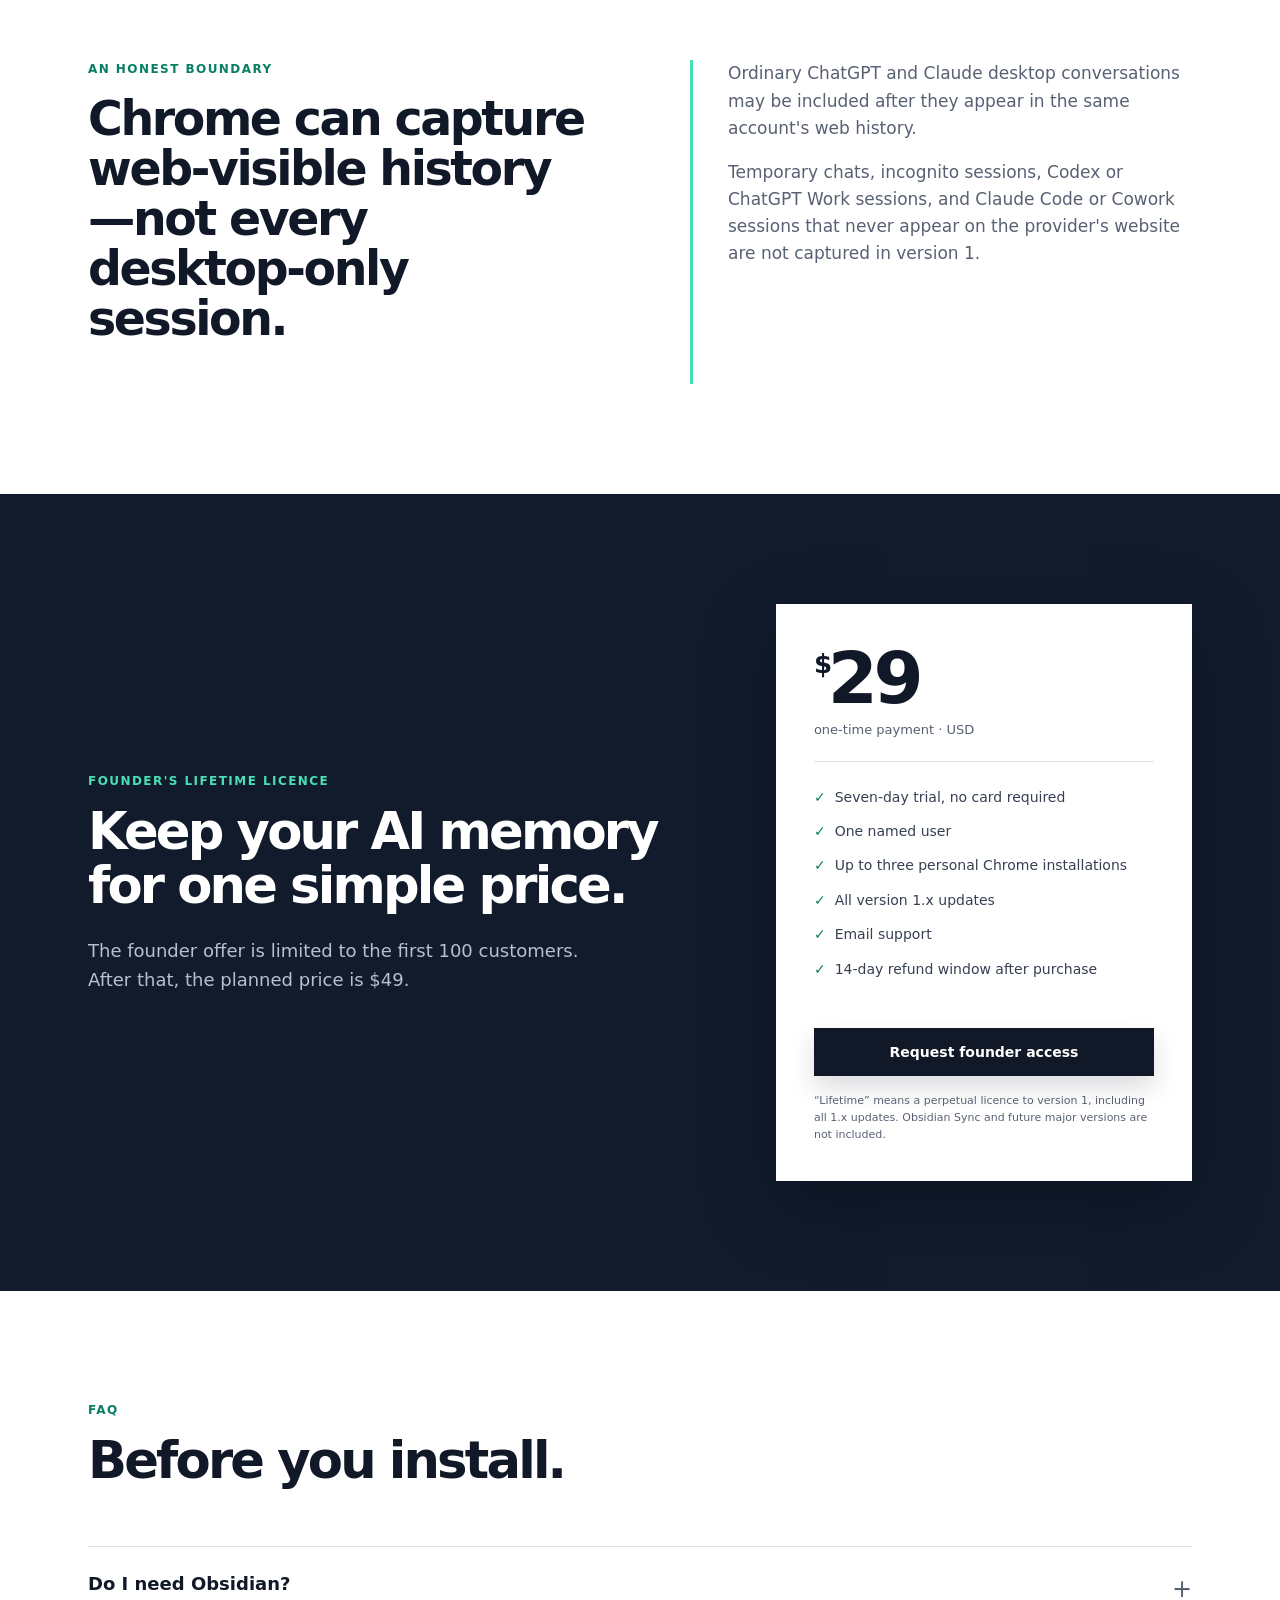
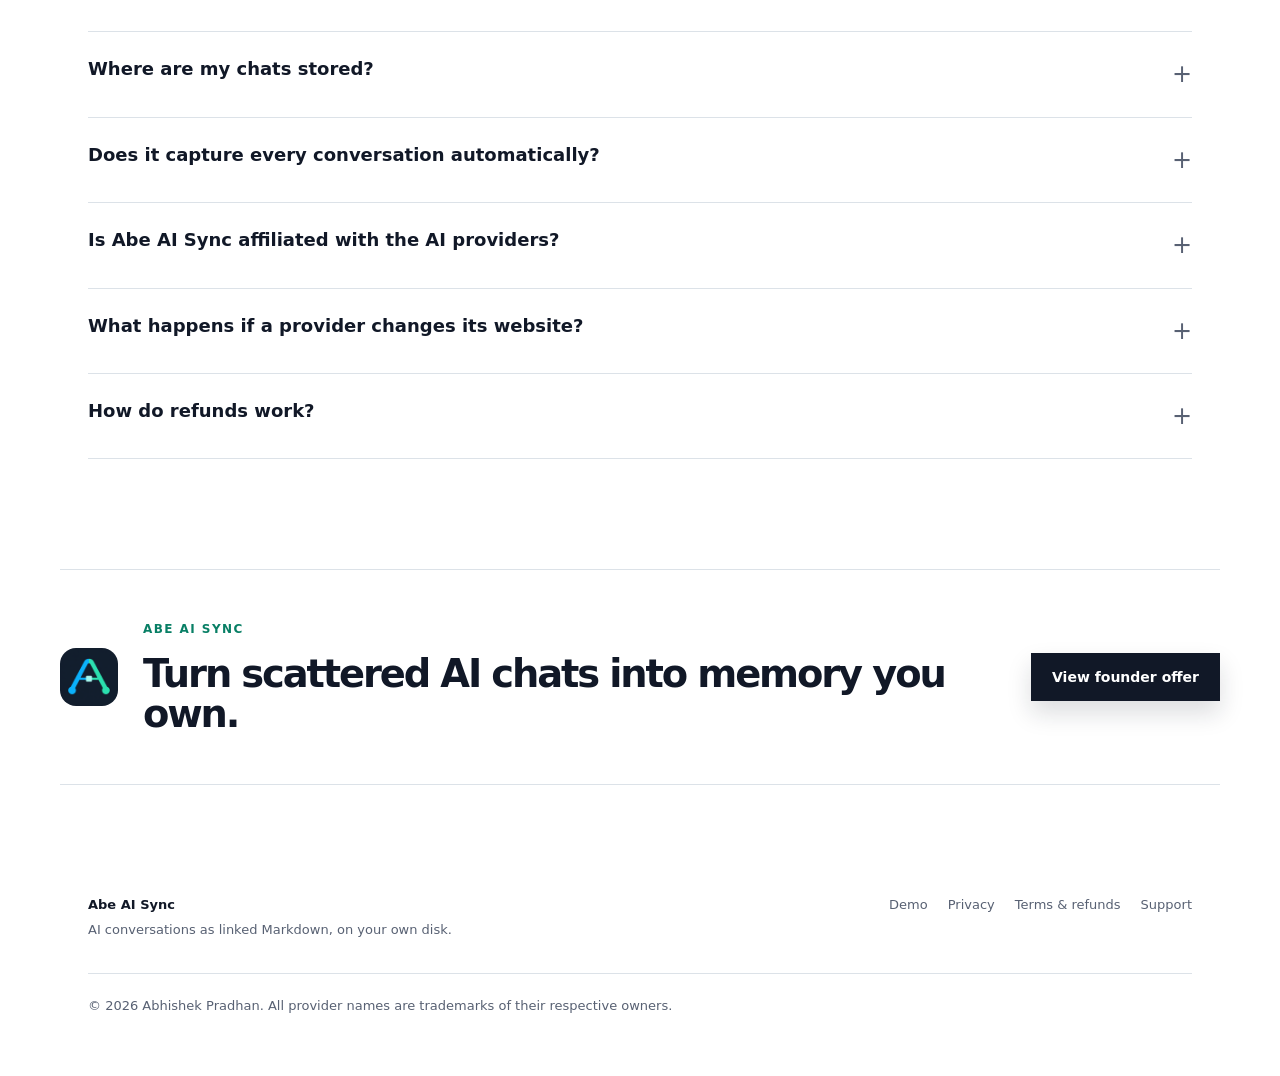
==== commit 626d70c2: "Add Abe AI Sync product demo video" ====
--- a/product/index.html
+++ b/product/index.html
@@ -25,6 +25,7 @@
     </a>
     <nav aria-label="Primary navigation">
       <a href="#features">Features</a>
+      <a href="../demo/">Demo</a>
       <a href="#pricing">Pricing</a>
       <a href="#faq">FAQ</a>
       <a href="../">Privacy</a>
@@ -171,7 +172,7 @@
 
   <footer class="site-footer">
     <div><strong>Abe AI Sync</strong><p>AI conversations as linked Markdown, on your own disk.</p></div>
-    <div class="footer-links"><a href="../">Privacy</a><a href="../terms/">Terms &amp; refunds</a><a href="../support/">Support</a></div>
+    <div class="footer-links"><a href="../demo/">Demo</a><a href="../">Privacy</a><a href="../terms/">Terms &amp; refunds</a><a href="../support/">Support</a></div>
     <p class="copyright">© 2026 Abhishek Pradhan. All provider names are trademarks of their respective owners.</p>
   </footer>
 </body>
